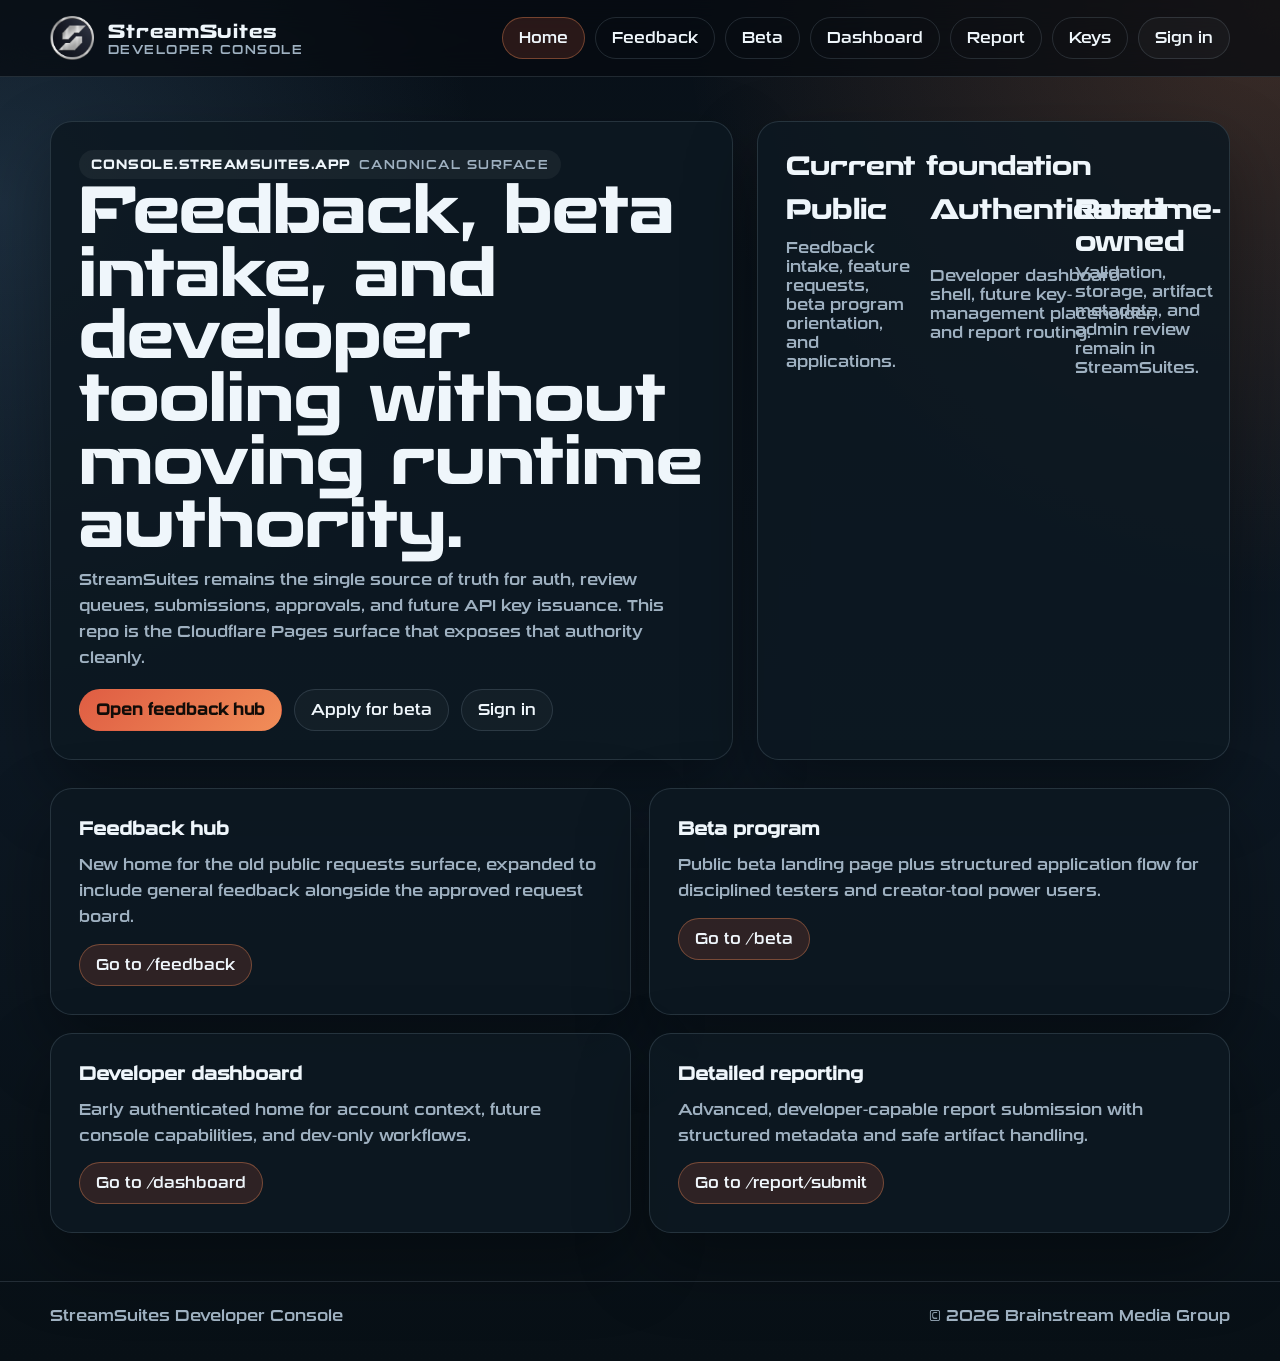
==== index.html @ 18256dcb "favic+fx" ====
<!doctype html>
<html lang="en">
<head>
  <meta charset="utf-8" />
  <meta name="viewport" content="width=device-width, initial-scale=1" />
  <title>StreamSuites Developer Console</title>
  <meta name="description" content="Public feedback, beta intake, and authenticated developer tooling for StreamSuites at console.streamsuites.app." />
  <link rel="icon" href="/assets/logos/favicondev.ico" />
  <link rel="stylesheet" href="/css/app.css" />
</head>
<body>
  <header class="topbar">
    <div class="shell topbar-inner">
      <a class="brand" href="/"><img src="/assets/logos/logocircle.png" alt="StreamSuites" /><div><span class="brand-mark">StreamSuites</span><span class="brand-sub">Developer Console</span></div></a>
      <nav class="nav-links">
        <a class="nav-link" data-nav="home" href="/">Home</a>
        <a class="nav-link" data-nav="feedback" href="/feedback/">Feedback</a>
        <a class="nav-link" data-nav="beta" href="/beta/">Beta</a>
        <a class="nav-link" data-nav="dashboard" href="/dashboard/">Dashboard</a>
        <a class="nav-link" data-nav="report" href="/report/submit/">Report</a>
        <a class="nav-link" data-nav="keys" href="/keys/">Keys</a>
        <span id="auth-slot"></span>
      </nav>
    </div>
  </header>
  <main class="shell">
    <section class="hero">
      <article class="hero-card">
        <span class="eyebrow"><strong>console.streamsuites.app</strong> canonical surface</span>
        <h1>Feedback, beta intake, and developer tooling without moving runtime authority.</h1>
        <p class="muted">StreamSuites remains the single source of truth for auth, review queues, submissions, approvals, and future API key issuance. This repo is the Cloudflare Pages surface that exposes that authority cleanly.</p>
        <div class="hero-actions">
          <a class="solid-button" href="/feedback/">Open feedback hub</a>
          <a class="ghost-button" href="/beta/apply/">Apply for beta</a>
          <a class="ghost-button" href="/login/">Sign in</a>
        </div>
      </article>
      <article class="hero-card">
        <h2>Current foundation</h2>
        <div class="summary-grid">
          <div class="kpi"><span class="kpi-value">Public</span><span class="muted">Feedback intake, feature requests, beta program orientation, and applications.</span></div>
          <div class="kpi"><span class="kpi-value">Authenticated</span><span class="muted">Developer dashboard shell, future key-management placeholder, and report routing.</span></div>
          <div class="kpi"><span class="kpi-value">Runtime-owned</span><span class="muted">Validation, storage, artifact metadata, and admin review remain in StreamSuites.</span></div>
        </div>
      </article>
    </section>
    <section class="main-stack">
      <div class="route-grid">
        <article class="route-card"><h3>Feedback hub</h3><p class="muted">New home for the old public requests surface, expanded to include general feedback alongside the approved request board.</p><a class="soft-button" href="/feedback/">Go to /feedback</a></article>
        <article class="route-card"><h3>Beta program</h3><p class="muted">Public beta landing page plus structured application flow for disciplined testers and creator-tool power users.</p><a class="soft-button" href="/beta/">Go to /beta</a></article>
        <article class="route-card"><h3>Developer dashboard</h3><p class="muted">Early authenticated home for account context, future console capabilities, and dev-only workflows.</p><a class="soft-button" href="/dashboard/">Go to /dashboard</a></article>
        <article class="route-card"><h3>Detailed reporting</h3><p class="muted">Advanced, developer-capable report submission with structured metadata and safe artifact handling.</p><a class="soft-button" href="/report/submit/">Go to /report/submit</a></article>
      </div>
    </section>
  </main>
  <footer class="footer"><div class="shell footer-inner"><span>StreamSuites Developer Console</span><span>© <span data-year></span> Brainstream Media Group</span></div></footer>
  <script type="module">
    import { initConsolePage } from "/js/auth.js";
    await initConsolePage({ navKey: "home" });
  </script>
</body>
</html>
---- css/app.css ----
:root {
  --bg: #091119;
  --panel: rgba(13, 24, 34, 0.88);
  --line: rgba(171, 196, 215, 0.16);
  --line-strong: rgba(171, 196, 215, 0.3);
  --text: #eff6fb;
  --muted: #9fb1c1;
  --accent: #df5d43;
  --accent-strong: #f18d58;
  --accent-soft: rgba(223, 93, 67, 0.16);
  --ok: #78d7a5;
  --danger: #ff8e8e;
  --radius: 22px;
  --shadow: 0 30px 70px rgba(0, 0, 0, 0.34);
  --content-width: 1180px;
}

@font-face {
  font-family: "Recharge";
  src: url("/assets/fonts/Recharge-Bold.otf") format("opentype");
  font-weight: 700;
  font-style: normal;
  font-display: swap;
}

@font-face {
  font-family: "SuiGeneris";
  src: url("/assets/fonts/SuiGeneris-Regular.otf") format("opentype");
  font-weight: 400;
  font-style: normal;
  font-display: swap;
}

@font-face {
  font-family: "SUSE Mono";
  src: url("/assets/fonts/mono/SUSEMono-Variable.ttf") format("truetype");
  font-weight: 100 800;
  font-style: normal;
  font-display: swap;
}

* { box-sizing: border-box; }
html { color-scheme: dark; }
body {
  margin: 0;
  min-height: 100vh;
  background:
    radial-gradient(circle at top right, rgba(241, 141, 88, 0.22), transparent 32%),
    radial-gradient(circle at left 15%, rgba(80, 123, 160, 0.26), transparent 28%),
    linear-gradient(180deg, #091119 0%, #0d1823 55%, #081016 100%);
  color: var(--text);
  font-family: "SuiGeneris", system-ui, sans-serif;
}
a { color: inherit; text-decoration: none; }
img { max-width: 100%; }
.shell { width: min(100% - 32px, var(--content-width)); margin: 0 auto; }
.topbar { position: sticky; top: 0; z-index: 10; backdrop-filter: blur(16px); background: rgba(6, 11, 16, 0.72); border-bottom: 1px solid var(--line); }
.topbar-inner { display: flex; align-items: center; justify-content: space-between; gap: 20px; padding: 16px 0; }
.brand { display: flex; align-items: center; gap: 14px; }
.brand img { width: 44px; height: 44px; object-fit: cover; }
.brand-mark, h1, h2 { font-family: "Recharge", sans-serif; }
.brand-mark { letter-spacing: 0.05em; font-size: 1.15rem; }
.brand-sub { display: block; color: var(--muted); font-size: 0.78rem; letter-spacing: 0.12em; text-transform: uppercase; }
.nav-links { display: flex; flex-wrap: wrap; justify-content: flex-end; gap: 10px; }
.nav-link, .ghost-button, .solid-button, .soft-button {
  display: inline-flex; align-items: center; justify-content: center; gap: 8px;
  border-radius: 999px; padding: 11px 16px; border: 1px solid var(--line); font-size: 0.95rem;
}
.nav-link.active, .soft-button, .solid-button { border-color: rgba(241, 141, 88, 0.38); background: var(--accent-soft); }
.solid-button { background: linear-gradient(135deg, var(--accent) 0%, var(--accent-strong) 100%); color: #120c08; font-weight: 700; border-color: transparent; }
.ghost-button { background: rgba(255, 255, 255, 0.03); }
.hero { display: grid; grid-template-columns: 1.3fr 0.9fr; gap: 24px; padding: 44px 0 28px; }
.hero-card, .detail-card, .form-card, .list-card, .summary-card, .route-card {
  background: var(--panel); border: 1px solid var(--line); border-radius: var(--radius); box-shadow: var(--shadow); padding: 28px;
}
.eyebrow, .status-chip {
  display: inline-flex; align-items: center; gap: 8px; border-radius: 999px; padding: 7px 12px;
  font-size: 0.78rem; letter-spacing: 0.12em; text-transform: uppercase; color: var(--muted); background: rgba(255,255,255,0.05);
}
.eyebrow strong, .status-chip strong { color: var(--text); }
h1, h2, h3 { margin: 0 0 12px; font-weight: 700; }
h1 { font-size: clamp(2.2rem, 5vw, 4.3rem); line-height: 0.98; }
h2 { font-size: clamp(1.5rem, 2vw, 2.2rem); }
p, li, label, input, textarea, select, button { font: inherit; }
p { margin: 0 0 14px; line-height: 1.62; }
.muted { color: var(--muted); }
.hero-actions, .card-actions, .split-actions { display: flex; flex-wrap: wrap; gap: 12px; margin-top: 18px; }
.grid-2, .grid-3, .summary-grid, .route-grid, .form-grid { display: grid; gap: 18px; }
.grid-2, .route-grid, .form-grid { grid-template-columns: repeat(2, minmax(0, 1fr)); }
.grid-3, .summary-grid { grid-template-columns: repeat(3, minmax(0, 1fr)); }
.main-stack { display: grid; gap: 22px; padding-bottom: 48px; }
.page-intro { padding-top: 28px; }
.page-shell { padding: 24px 0 48px; }
.kpi { display: grid; gap: 6px; }
.kpi-value { font-family: "Recharge", sans-serif; font-size: 1.7rem; }
.callout { border-left: 3px solid var(--accent); padding-left: 16px; }
.inline-account { border: 1px dashed var(--line-strong); border-radius: 18px; padding: 14px 16px; background: rgba(255,255,255,0.03); }
.field, .field-wide { display: grid; gap: 8px; }
.field-wide { grid-column: 1 / -1; }
input, textarea, select {
  width: 100%; border-radius: 16px; border: 1px solid var(--line); background: rgba(3, 8, 13, 0.72);
  color: var(--text); padding: 13px 14px;
}
textarea { min-height: 120px; resize: vertical; }
code, .mono { font-family: "SUSE Mono", monospace; }
.status-line { min-height: 24px; color: var(--muted); }
.status-line.success { color: var(--ok); }
.status-line.error { color: var(--danger); }
.request-list { display: grid; gap: 14px; }
.request-card { padding: 18px 20px; border: 1px solid var(--line); border-radius: 18px; background: rgba(255,255,255,0.03); }
.request-meta { display: flex; flex-wrap: wrap; gap: 12px; color: var(--muted); font-size: 0.88rem; }
.footer { border-top: 1px solid var(--line); padding: 24px 0 36px; color: var(--muted); }
.footer-inner { display: flex; justify-content: space-between; gap: 16px; flex-wrap: wrap; }
.login-grid { display: grid; grid-template-columns: 1fr 0.9fr; gap: 24px; }
.provider-grid { display: grid; gap: 12px; }
.provider-button { width: 100%; justify-content: flex-start; }
.provider-button img { width: 18px; height: 18px; }
.hidden { display: none !important; }
@media (max-width: 980px) {
  .hero, .login-grid, .grid-2, .grid-3, .summary-grid, .route-grid, .form-grid { grid-template-columns: 1fr; }
  .topbar-inner, .footer-inner { align-items: flex-start; }
  .nav-links { justify-content: flex-start; }
}
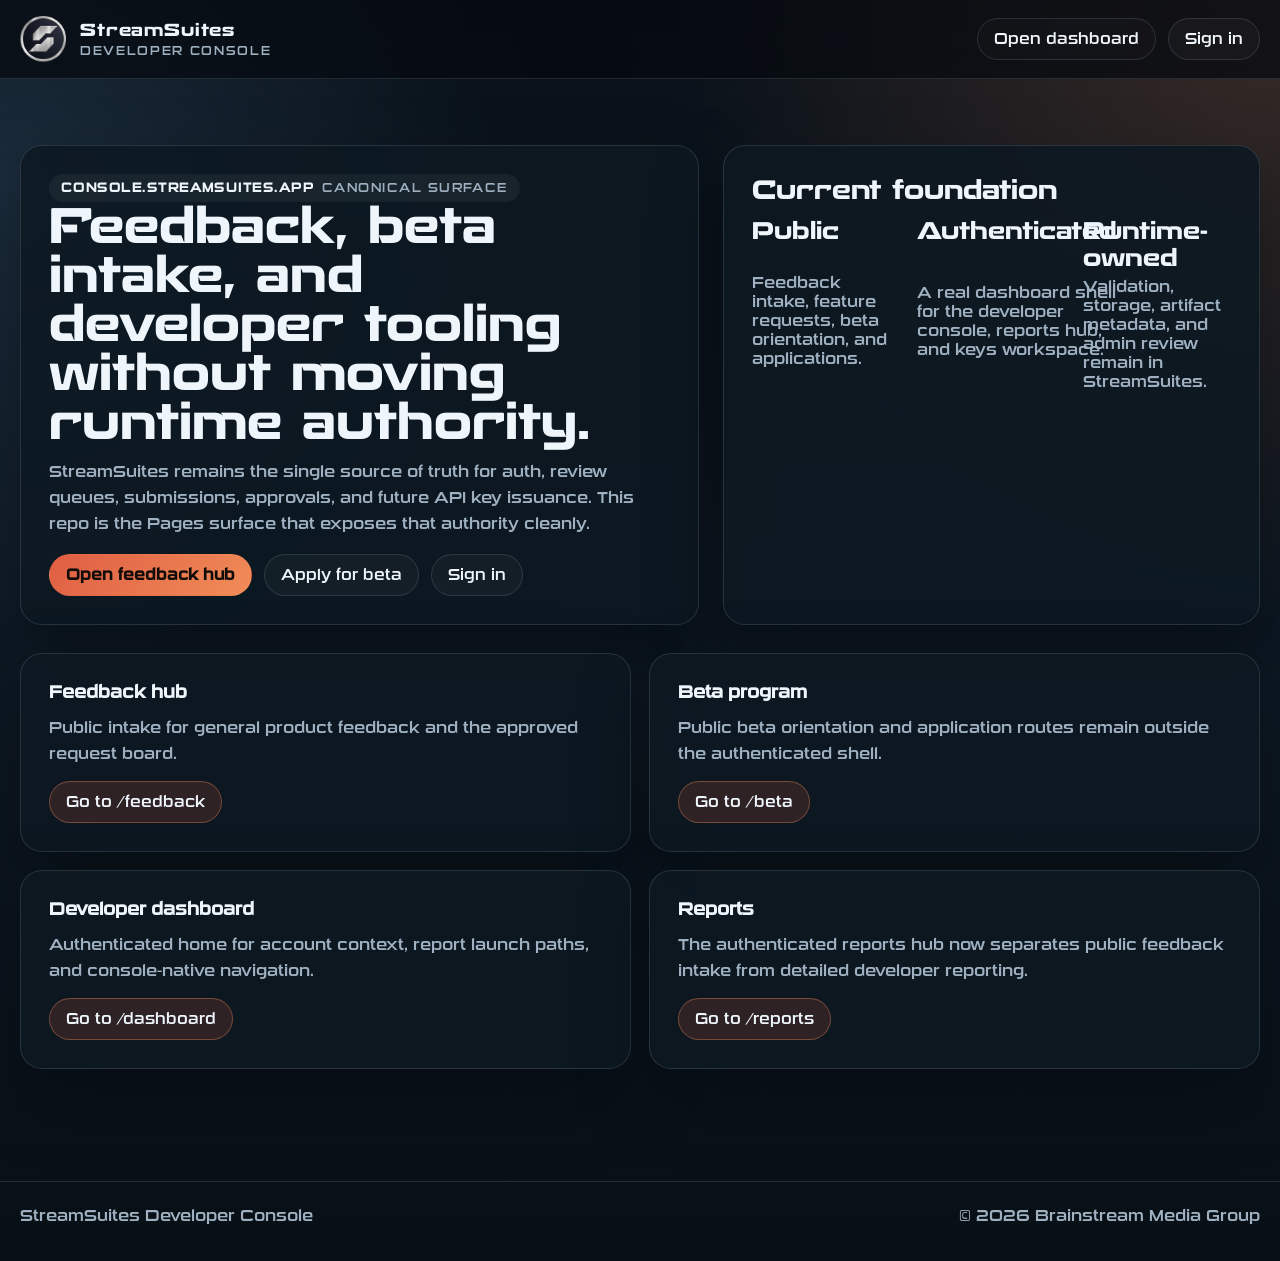
==== commit 4acc5587: "Refine developer console shell, login parity, and report route structure Restructure StreamSuites-De" ====
--- a/index.html
+++ b/index.html
@@ -5,30 +5,31 @@
   <meta name="viewport" content="width=device-width, initial-scale=1" />
   <title>StreamSuites Developer Console</title>
   <meta name="description" content="Public feedback, beta intake, and authenticated developer tooling for StreamSuites at console.streamsuites.app." />
-  <link rel="icon" href="/assets/logos/favicondev.ico" />
+  <link rel="icon" href="/assets/logos/favicon.ico" />
   <link rel="stylesheet" href="/css/app.css" />
 </head>
 <body>
   <header class="topbar">
     <div class="shell topbar-inner">
-      <a class="brand" href="/"><img src="/assets/logos/logocircle.png" alt="StreamSuites" /><div><span class="brand-mark">StreamSuites</span><span class="brand-sub">Developer Console</span></div></a>
-      <nav class="nav-links">
-        <a class="nav-link" data-nav="home" href="/">Home</a>
-        <a class="nav-link" data-nav="feedback" href="/feedback/">Feedback</a>
-        <a class="nav-link" data-nav="beta" href="/beta/">Beta</a>
-        <a class="nav-link" data-nav="dashboard" href="/dashboard/">Dashboard</a>
-        <a class="nav-link" data-nav="report" href="/report/submit/">Report</a>
-        <a class="nav-link" data-nav="keys" href="/keys/">Keys</a>
-        <span id="auth-slot"></span>
-      </nav>
+      <a class="brand" href="/">
+        <img src="/assets/logos/logocircle.png" alt="StreamSuites" />
+        <div class="brand-copy">
+          <span class="brand-mark">StreamSuites</span>
+          <span class="brand-sub">Developer Console</span>
+        </div>
+      </a>
+      <div class="standalone-actions">
+        <a class="header-link" href="/dashboard/">Open dashboard</a>
+        <span data-auth-slot></span>
+      </div>
     </div>
   </header>
-  <main class="shell">
+  <main class="shell page-shell">
     <section class="hero">
       <article class="hero-card">
         <span class="eyebrow"><strong>console.streamsuites.app</strong> canonical surface</span>
         <h1>Feedback, beta intake, and developer tooling without moving runtime authority.</h1>
-        <p class="muted">StreamSuites remains the single source of truth for auth, review queues, submissions, approvals, and future API key issuance. This repo is the Cloudflare Pages surface that exposes that authority cleanly.</p>
+        <p class="muted">StreamSuites remains the single source of truth for auth, review queues, submissions, approvals, and future API key issuance. This repo is the Pages surface that exposes that authority cleanly.</p>
         <div class="hero-actions">
           <a class="solid-button" href="/feedback/">Open feedback hub</a>
           <a class="ghost-button" href="/beta/apply/">Apply for beta</a>
@@ -38,18 +39,18 @@
       <article class="hero-card">
         <h2>Current foundation</h2>
         <div class="summary-grid">
-          <div class="kpi"><span class="kpi-value">Public</span><span class="muted">Feedback intake, feature requests, beta program orientation, and applications.</span></div>
-          <div class="kpi"><span class="kpi-value">Authenticated</span><span class="muted">Developer dashboard shell, future key-management placeholder, and report routing.</span></div>
+          <div class="kpi"><span class="kpi-value">Public</span><span class="muted">Feedback intake, feature requests, beta orientation, and applications.</span></div>
+          <div class="kpi"><span class="kpi-value">Authenticated</span><span class="muted">A real dashboard shell for the developer console, reports hub, and keys workspace.</span></div>
           <div class="kpi"><span class="kpi-value">Runtime-owned</span><span class="muted">Validation, storage, artifact metadata, and admin review remain in StreamSuites.</span></div>
         </div>
       </article>
     </section>
     <section class="main-stack">
       <div class="route-grid">
-        <article class="route-card"><h3>Feedback hub</h3><p class="muted">New home for the old public requests surface, expanded to include general feedback alongside the approved request board.</p><a class="soft-button" href="/feedback/">Go to /feedback</a></article>
-        <article class="route-card"><h3>Beta program</h3><p class="muted">Public beta landing page plus structured application flow for disciplined testers and creator-tool power users.</p><a class="soft-button" href="/beta/">Go to /beta</a></article>
-        <article class="route-card"><h3>Developer dashboard</h3><p class="muted">Early authenticated home for account context, future console capabilities, and dev-only workflows.</p><a class="soft-button" href="/dashboard/">Go to /dashboard</a></article>
-        <article class="route-card"><h3>Detailed reporting</h3><p class="muted">Advanced, developer-capable report submission with structured metadata and safe artifact handling.</p><a class="soft-button" href="/report/submit/">Go to /report/submit</a></article>
+        <article class="route-card"><h3>Feedback hub</h3><p class="muted">Public intake for general product feedback and the approved request board.</p><a class="soft-button" href="/feedback/">Go to /feedback</a></article>
+        <article class="route-card"><h3>Beta program</h3><p class="muted">Public beta orientation and application routes remain outside the authenticated shell.</p><a class="soft-button" href="/beta/">Go to /beta</a></article>
+        <article class="route-card"><h3>Developer dashboard</h3><p class="muted">Authenticated home for account context, report launch paths, and console-native navigation.</p><a class="soft-button" href="/dashboard/">Go to /dashboard</a></article>
+        <article class="route-card"><h3>Reports</h3><p class="muted">The authenticated reports hub now separates public feedback intake from detailed developer reporting.</p><a class="soft-button" href="/reports/">Go to /reports</a></article>
       </div>
     </section>
   </main>
--- a/css/app.css
+++ b/css/app.css
@@ -1,6 +1,7 @@
 :root {
   --bg: #091119;
   --panel: rgba(13, 24, 34, 0.88);
+  --panel-strong: rgba(11, 20, 29, 0.96);
   --line: rgba(171, 196, 215, 0.16);
   --line-strong: rgba(171, 196, 215, 0.3);
   --text: #eff6fb;
@@ -11,8 +12,11 @@
   --ok: #78d7a5;
   --danger: #ff8e8e;
   --radius: 22px;
+  --radius-lg: 28px;
   --shadow: 0 30px 70px rgba(0, 0, 0, 0.34);
-  --content-width: 1180px;
+  --content-width: 1360px;
+  --content-width-narrow: 1240px;
+  --sidebar-width: 276px;
 }
 
 @font-face {
@@ -45,79 +49,588 @@
   margin: 0;
   min-height: 100vh;
   background:
-    radial-gradient(circle at top right, rgba(241, 141, 88, 0.22), transparent 32%),
-    radial-gradient(circle at left 15%, rgba(80, 123, 160, 0.26), transparent 28%),
+    radial-gradient(circle at top right, rgba(241, 141, 88, 0.2), transparent 34%),
+    radial-gradient(circle at left 15%, rgba(80, 123, 160, 0.24), transparent 30%),
     linear-gradient(180deg, #091119 0%, #0d1823 55%, #081016 100%);
   color: var(--text);
   font-family: "SuiGeneris", system-ui, sans-serif;
 }
 a { color: inherit; text-decoration: none; }
 img { max-width: 100%; }
-.shell { width: min(100% - 32px, var(--content-width)); margin: 0 auto; }
-.topbar { position: sticky; top: 0; z-index: 10; backdrop-filter: blur(16px); background: rgba(6, 11, 16, 0.72); border-bottom: 1px solid var(--line); }
-.topbar-inner { display: flex; align-items: center; justify-content: space-between; gap: 20px; padding: 16px 0; }
-.brand { display: flex; align-items: center; gap: 14px; }
-.brand img { width: 44px; height: 44px; object-fit: cover; }
-.brand-mark, h1, h2 { font-family: "Recharge", sans-serif; }
-.brand-mark { letter-spacing: 0.05em; font-size: 1.15rem; }
-.brand-sub { display: block; color: var(--muted); font-size: 0.78rem; letter-spacing: 0.12em; text-transform: uppercase; }
-.nav-links { display: flex; flex-wrap: wrap; justify-content: flex-end; gap: 10px; }
-.nav-link, .ghost-button, .solid-button, .soft-button {
-  display: inline-flex; align-items: center; justify-content: center; gap: 8px;
-  border-radius: 999px; padding: 11px 16px; border: 1px solid var(--line); font-size: 0.95rem;
-}
-.nav-link.active, .soft-button, .solid-button { border-color: rgba(241, 141, 88, 0.38); background: var(--accent-soft); }
-.solid-button { background: linear-gradient(135deg, var(--accent) 0%, var(--accent-strong) 100%); color: #120c08; font-weight: 700; border-color: transparent; }
-.ghost-button { background: rgba(255, 255, 255, 0.03); }
-.hero { display: grid; grid-template-columns: 1.3fr 0.9fr; gap: 24px; padding: 44px 0 28px; }
-.hero-card, .detail-card, .form-card, .list-card, .summary-card, .route-card {
-  background: var(--panel); border: 1px solid var(--line); border-radius: var(--radius); box-shadow: var(--shadow); padding: 28px;
-}
-.eyebrow, .status-chip {
-  display: inline-flex; align-items: center; gap: 8px; border-radius: 999px; padding: 7px 12px;
-  font-size: 0.78rem; letter-spacing: 0.12em; text-transform: uppercase; color: var(--muted); background: rgba(255,255,255,0.05);
-}
-.eyebrow strong, .status-chip strong { color: var(--text); }
-h1, h2, h3 { margin: 0 0 12px; font-weight: 700; }
-h1 { font-size: clamp(2.2rem, 5vw, 4.3rem); line-height: 0.98; }
-h2 { font-size: clamp(1.5rem, 2vw, 2.2rem); }
 p, li, label, input, textarea, select, button { font: inherit; }
-p { margin: 0 0 14px; line-height: 1.62; }
+button { color: inherit; }
+ul, ol { margin: 0; padding-left: 18px; }
+li + li { margin-top: 8px; }
+code, .mono { font-family: "SUSE Mono", monospace; }
+
+.shell { width: min(100% - 40px, var(--content-width)); margin: 0 auto; }
+.shell.narrow { width: min(100% - 40px, var(--content-width-narrow)); }
+
+.brand, .shell-brand {
+  display: flex;
+  align-items: center;
+  gap: 14px;
+  min-width: 0;
+}
+.brand img, .shell-brand img {
+  width: 46px;
+  height: 46px;
+  object-fit: cover;
+  flex: 0 0 auto;
+}
+.brand-copy, .shell-brand-copy {
+  display: grid;
+  gap: 4px;
+  min-width: 0;
+}
+.brand-mark, .shell-brand-mark, h1, h2 {
+  font-family: "Recharge", sans-serif;
+}
+.brand-mark, .shell-brand-mark {
+  letter-spacing: 0.05em;
+  font-size: 1.05rem;
+}
+.brand-sub, .shell-brand-sub {
+  display: block;
+  color: var(--muted);
+  font-size: 0.74rem;
+  letter-spacing: 0.14em;
+  text-transform: uppercase;
+}
+
+.topbar,
+.shell-topbar {
+  position: sticky;
+  top: 0;
+  z-index: 20;
+  backdrop-filter: blur(16px);
+  background: rgba(6, 11, 16, 0.72);
+  border-bottom: 1px solid var(--line);
+}
+.topbar-inner,
+.shell-topbar-inner {
+  display: flex;
+  align-items: center;
+  justify-content: space-between;
+  gap: 18px;
+  padding: 16px 0;
+}
+.standalone-actions {
+  display: flex;
+  align-items: center;
+  justify-content: flex-end;
+  gap: 12px;
+  flex-wrap: wrap;
+}
+
+.nav-link,
+.ghost-button,
+.solid-button,
+.soft-button,
+.header-link,
+.user-menu-link,
+.user-menu-action {
+  display: inline-flex;
+  align-items: center;
+  justify-content: center;
+  gap: 8px;
+  border-radius: 999px;
+  padding: 11px 16px;
+  border: 1px solid var(--line);
+  font-size: 0.95rem;
+  background: rgba(255, 255, 255, 0.03);
+}
+.header-link,
+.user-menu-link,
+.user-menu-action {
+  background: rgba(255, 255, 255, 0.02);
+}
+.nav-link.active,
+.soft-button,
+.solid-button {
+  border-color: rgba(241, 141, 88, 0.38);
+  background: var(--accent-soft);
+}
+.solid-button {
+  background: linear-gradient(135deg, var(--accent) 0%, var(--accent-strong) 100%);
+  color: #120c08;
+  font-weight: 700;
+  border-color: transparent;
+}
+.ghost-button:hover,
+.soft-button:hover,
+.header-link:hover,
+.user-menu-link:hover,
+.user-menu-action:hover,
+.shell-nav-link:hover {
+  border-color: var(--line-strong);
+}
+
+.hero {
+  display: grid;
+  grid-template-columns: 1.2fr 0.95fr;
+  gap: 24px;
+  padding: 38px 0 28px;
+}
+.hero-card,
+.detail-card,
+.form-card,
+.list-card,
+.summary-card,
+.route-card,
+.shell-surface-card {
+  background: var(--panel);
+  border: 1px solid var(--line);
+  border-radius: var(--radius);
+  box-shadow: var(--shadow);
+  padding: 28px;
+}
+.eyebrow,
+.status-chip,
+.shell-kicker {
+  display: inline-flex;
+  align-items: center;
+  gap: 8px;
+  border-radius: 999px;
+  padding: 7px 12px;
+  font-size: 0.76rem;
+  letter-spacing: 0.12em;
+  text-transform: uppercase;
+  color: var(--muted);
+  background: rgba(255, 255, 255, 0.05);
+}
+.eyebrow strong,
+.status-chip strong,
+.shell-kicker strong {
+  color: var(--text);
+}
+h1, h2, h3 {
+  margin: 0 0 12px;
+  font-weight: 700;
+}
+h1 {
+  font-size: clamp(1.9rem, 3.8vw, 3rem);
+  line-height: 1.02;
+  max-width: 14ch;
+}
+h2 { font-size: clamp(1.35rem, 2vw, 1.95rem); }
+h3 { font-size: 1.08rem; }
+p {
+  margin: 0 0 14px;
+  line-height: 1.62;
+}
 .muted { color: var(--muted); }
-.hero-actions, .card-actions, .split-actions { display: flex; flex-wrap: wrap; gap: 12px; margin-top: 18px; }
-.grid-2, .grid-3, .summary-grid, .route-grid, .form-grid { display: grid; gap: 18px; }
-.grid-2, .route-grid, .form-grid { grid-template-columns: repeat(2, minmax(0, 1fr)); }
-.grid-3, .summary-grid { grid-template-columns: repeat(3, minmax(0, 1fr)); }
-.main-stack { display: grid; gap: 22px; padding-bottom: 48px; }
-.page-intro { padding-top: 28px; }
-.page-shell { padding: 24px 0 48px; }
+
+.hero-actions,
+.card-actions,
+.split-actions,
+.surface-actions {
+  display: flex;
+  flex-wrap: wrap;
+  gap: 12px;
+  margin-top: 18px;
+}
+.grid-2,
+.grid-3,
+.summary-grid,
+.route-grid,
+.form-grid,
+.surface-grid {
+  display: grid;
+  gap: 18px;
+}
+.grid-2,
+.route-grid,
+.form-grid,
+.surface-grid {
+  grid-template-columns: repeat(2, minmax(0, 1fr));
+}
+.grid-3,
+.summary-grid {
+  grid-template-columns: repeat(3, minmax(0, 1fr));
+}
+.main-stack { display: grid; gap: 22px; padding-bottom: 56px; }
+.page-intro { padding-top: 18px; }
+.page-shell { padding: 28px 0 56px; }
 .kpi { display: grid; gap: 6px; }
-.kpi-value { font-family: "Recharge", sans-serif; font-size: 1.7rem; }
+.kpi-value { font-family: "Recharge", sans-serif; font-size: 1.45rem; }
 .callout { border-left: 3px solid var(--accent); padding-left: 16px; }
-.inline-account { border: 1px dashed var(--line-strong); border-radius: 18px; padding: 14px 16px; background: rgba(255,255,255,0.03); }
-.field, .field-wide { display: grid; gap: 8px; }
+.inline-account {
+  border: 1px dashed var(--line-strong);
+  border-radius: 18px;
+  padding: 14px 16px;
+  background: rgba(255, 255, 255, 0.03);
+}
+.field,
+.field-wide {
+  display: grid;
+  gap: 8px;
+}
 .field-wide { grid-column: 1 / -1; }
-input, textarea, select {
-  width: 100%; border-radius: 16px; border: 1px solid var(--line); background: rgba(3, 8, 13, 0.72);
-  color: var(--text); padding: 13px 14px;
+input,
+textarea,
+select {
+  width: 100%;
+  border-radius: 16px;
+  border: 1px solid var(--line);
+  background: rgba(3, 8, 13, 0.72);
+  color: var(--text);
+  padding: 13px 14px;
 }
 textarea { min-height: 120px; resize: vertical; }
-code, .mono { font-family: "SUSE Mono", monospace; }
 .status-line { min-height: 24px; color: var(--muted); }
 .status-line.success { color: var(--ok); }
 .status-line.error { color: var(--danger); }
+
 .request-list { display: grid; gap: 14px; }
-.request-card { padding: 18px 20px; border: 1px solid var(--line); border-radius: 18px; background: rgba(255,255,255,0.03); }
-.request-meta { display: flex; flex-wrap: wrap; gap: 12px; color: var(--muted); font-size: 0.88rem; }
-.footer { border-top: 1px solid var(--line); padding: 24px 0 36px; color: var(--muted); }
-.footer-inner { display: flex; justify-content: space-between; gap: 16px; flex-wrap: wrap; }
-.login-grid { display: grid; grid-template-columns: 1fr 0.9fr; gap: 24px; }
+.request-card {
+  padding: 18px 20px;
+  border: 1px solid var(--line);
+  border-radius: 18px;
+  background: rgba(255, 255, 255, 0.03);
+}
+.request-meta {
+  display: flex;
+  flex-wrap: wrap;
+  gap: 12px;
+  color: var(--muted);
+  font-size: 0.88rem;
+}
+
+.footer {
+  border-top: 1px solid var(--line);
+  padding: 24px 0 36px;
+  color: var(--muted);
+}
+.footer-inner {
+  display: flex;
+  justify-content: space-between;
+  gap: 16px;
+  flex-wrap: wrap;
+}
+
+.user-widget {
+  position: relative;
+  display: flex;
+  align-items: center;
+}
+.user-trigger {
+  display: inline-flex;
+  align-items: center;
+  gap: 12px;
+  min-width: 0;
+  border-radius: 999px;
+  border: 1px solid var(--line);
+  background: rgba(255, 255, 255, 0.04);
+  color: var(--text);
+  padding: 8px 10px 8px 8px;
+  cursor: pointer;
+}
+.user-trigger.is-open { border-color: rgba(241, 141, 88, 0.34); background: rgba(255, 255, 255, 0.08); }
+.user-avatar {
+  width: 40px;
+  height: 40px;
+  border-radius: 50%;
+  border: 1px solid var(--line);
+  background:
+    radial-gradient(circle at 30% 30%, rgba(241, 141, 88, 0.22), transparent 52%),
+    rgba(255, 255, 255, 0.05);
+  display: inline-flex;
+  align-items: center;
+  justify-content: center;
+  flex: 0 0 auto;
+  overflow: hidden;
+}
+.user-avatar img {
+  width: 100%;
+  height: 100%;
+  object-fit: cover;
+}
+.user-avatar-fallback {
+  font-family: "Recharge", sans-serif;
+  font-size: 0.95rem;
+  letter-spacing: 0.08em;
+}
+.user-copy {
+  display: grid;
+  gap: 2px;
+  min-width: 0;
+  text-align: left;
+}
+.user-name {
+  font-size: 0.95rem;
+  white-space: nowrap;
+  overflow: hidden;
+  text-overflow: ellipsis;
+}
+.user-meta {
+  font-size: 0.74rem;
+  color: var(--muted);
+  letter-spacing: 0.08em;
+  text-transform: uppercase;
+}
+.user-menu {
+  position: absolute;
+  top: calc(100% + 10px);
+  right: 0;
+  width: min(320px, calc(100vw - 32px));
+  border: 1px solid var(--line);
+  border-radius: 22px;
+  background: rgba(8, 15, 22, 0.98);
+  box-shadow: var(--shadow);
+  padding: 14px;
+  display: grid;
+  gap: 10px;
+}
+.user-menu[hidden] { display: none; }
+.user-menu-header {
+  display: grid;
+  gap: 4px;
+  padding: 6px 4px 10px;
+  border-bottom: 1px solid var(--line);
+}
+.user-menu-name { font-family: "Recharge", sans-serif; font-size: 1rem; }
+.user-menu-email,
+.user-menu-role {
+  font-size: 0.84rem;
+  color: var(--muted);
+}
+.user-menu-links {
+  display: grid;
+  gap: 8px;
+}
+.user-menu-action {
+  width: 100%;
+  justify-content: flex-start;
+  cursor: pointer;
+}
+.user-menu-action.is-danger { color: #ffd2ca; }
+
+.login-grid {
+  display: grid;
+  grid-template-columns: 1.1fr 0.95fr;
+  gap: 24px;
+}
+.login-panel-title {
+  display: grid;
+  gap: 10px;
+  margin-bottom: 18px;
+}
 .provider-grid { display: grid; gap: 12px; }
-.provider-button { width: 100%; justify-content: flex-start; }
-.provider-button img { width: 18px; height: 18px; }
+.provider-button {
+  width: 100%;
+  justify-content: flex-start;
+  padding-inline: 14px;
+}
+.provider-button img {
+  width: 18px;
+  height: 18px;
+  flex: 0 0 auto;
+}
+.login-divider {
+  display: flex;
+  align-items: center;
+  gap: 12px;
+  margin: 18px 0;
+  color: var(--muted);
+  font-size: 0.84rem;
+  letter-spacing: 0.12em;
+  text-transform: uppercase;
+}
+.login-divider::before,
+.login-divider::after {
+  content: "";
+  flex: 1;
+  height: 1px;
+  background: var(--line);
+}
+
+.access-gate {
+  display: grid;
+  gap: 14px;
+  padding: 18px;
+  border-radius: 20px;
+  border: 1px solid var(--line);
+  background: rgba(255, 255, 255, 0.03);
+}
+.access-gate[hidden] { display: none; }
+.access-gate-summary {
+  display: flex;
+  align-items: flex-start;
+  justify-content: space-between;
+  gap: 12px;
+}
+.access-gate-message {
+  margin: 0;
+  color: var(--muted);
+}
+.access-gate-toggle,
+.access-gate-submit {
+  border-radius: 999px;
+  border: 1px solid var(--line);
+  background: rgba(255, 255, 255, 0.04);
+  color: var(--text);
+  padding: 10px 14px;
+  cursor: pointer;
+  white-space: nowrap;
+}
+.access-gate-form {
+  display: grid;
+  grid-template-columns: minmax(0, 1fr) auto;
+  gap: 10px;
+  align-items: end;
+}
+.access-gate-form[hidden] { display: none; }
+.access-gate-field {
+  display: grid;
+  gap: 8px;
+}
+.access-gate-feedback {
+  min-height: 22px;
+  margin: 0;
+  color: var(--muted);
+}
+.access-gate-feedback[data-tone="success"] { color: var(--ok); }
+.access-gate-feedback[data-tone="error"] { color: var(--danger); }
+
+.console-app {
+  min-height: 100vh;
+  display: grid;
+  grid-template-columns: var(--sidebar-width) minmax(0, 1fr);
+}
+.console-sidebar {
+  position: sticky;
+  top: 0;
+  align-self: start;
+  height: 100vh;
+  border-right: 1px solid var(--line);
+  background:
+    linear-gradient(180deg, rgba(255, 255, 255, 0.05), transparent 26%),
+    rgba(7, 13, 19, 0.95);
+  padding: 26px 18px 18px;
+  display: grid;
+  grid-template-rows: auto 1fr auto;
+  gap: 22px;
+}
+.console-sidebar-nav,
+.console-sidebar-footer {
+  display: grid;
+  gap: 8px;
+}
+.console-sidebar-label {
+  color: var(--muted);
+  font-size: 0.78rem;
+  letter-spacing: 0.14em;
+  text-transform: uppercase;
+  padding: 0 12px;
+}
+.shell-nav-link {
+  display: flex;
+  align-items: center;
+  gap: 10px;
+  padding: 12px 14px;
+  border-radius: 16px;
+  border: 1px solid transparent;
+  color: var(--text);
+  background: transparent;
+}
+.shell-nav-link.active {
+  border-color: rgba(241, 141, 88, 0.24);
+  background: linear-gradient(135deg, rgba(223, 93, 67, 0.16), rgba(255, 255, 255, 0.04));
+}
+.shell-nav-link.external::after {
+  content: "↗";
+  margin-left: auto;
+  color: var(--muted);
+}
+.console-main {
+  min-width: 0;
+  display: grid;
+  grid-template-rows: auto 1fr;
+}
+.console-surface {
+  padding: 28px 28px 44px;
+}
+.console-surface-inner {
+  width: min(100%, 1100px);
+}
+.shell-topbar-left,
+.shell-topbar-right {
+  display: flex;
+  align-items: center;
+  gap: 14px;
+  min-width: 0;
+}
+.shell-page-title {
+  display: grid;
+  gap: 4px;
+  min-width: 0;
+}
+.shell-page-title h1 {
+  margin: 0;
+  font-size: 1.28rem;
+  line-height: 1.05;
+  max-width: none;
+}
+.shell-page-title p {
+  margin: 0;
+  color: var(--muted);
+  font-size: 0.92rem;
+}
+.shell-panel-grid {
+  display: grid;
+  gap: 18px;
+  grid-template-columns: repeat(3, minmax(0, 1fr));
+}
+
 .hidden { display: none !important; }
-@media (max-width: 980px) {
-  .hero, .login-grid, .grid-2, .grid-3, .summary-grid, .route-grid, .form-grid { grid-template-columns: 1fr; }
-  .topbar-inner, .footer-inner { align-items: flex-start; }
-  .nav-links { justify-content: flex-start; }
-}
+
+@media (max-width: 1080px) {
+  .hero,
+  .login-grid,
+  .grid-2,
+  .grid-3,
+  .summary-grid,
+  .route-grid,
+  .form-grid,
+  .surface-grid,
+  .shell-panel-grid {
+    grid-template-columns: 1fr;
+  }
+  .console-app {
+    grid-template-columns: 1fr;
+  }
+  .console-sidebar {
+    position: relative;
+    top: auto;
+    height: auto;
+    border-right: 0;
+    border-bottom: 1px solid var(--line);
+  }
+  .console-surface {
+    padding-inline: 20px;
+  }
+}
+
+@media (max-width: 780px) {
+  .shell { width: min(100% - 24px, var(--content-width)); }
+  .topbar-inner,
+  .shell-topbar-inner,
+  .footer-inner {
+    align-items: flex-start;
+  }
+  .standalone-actions,
+  .shell-topbar-right {
+    width: 100%;
+    justify-content: flex-start;
+  }
+  .user-trigger {
+    width: 100%;
+  }
+  .access-gate-form {
+    grid-template-columns: 1fr;
+  }
+  .console-surface {
+    padding-inline: 12px;
+  }
+}
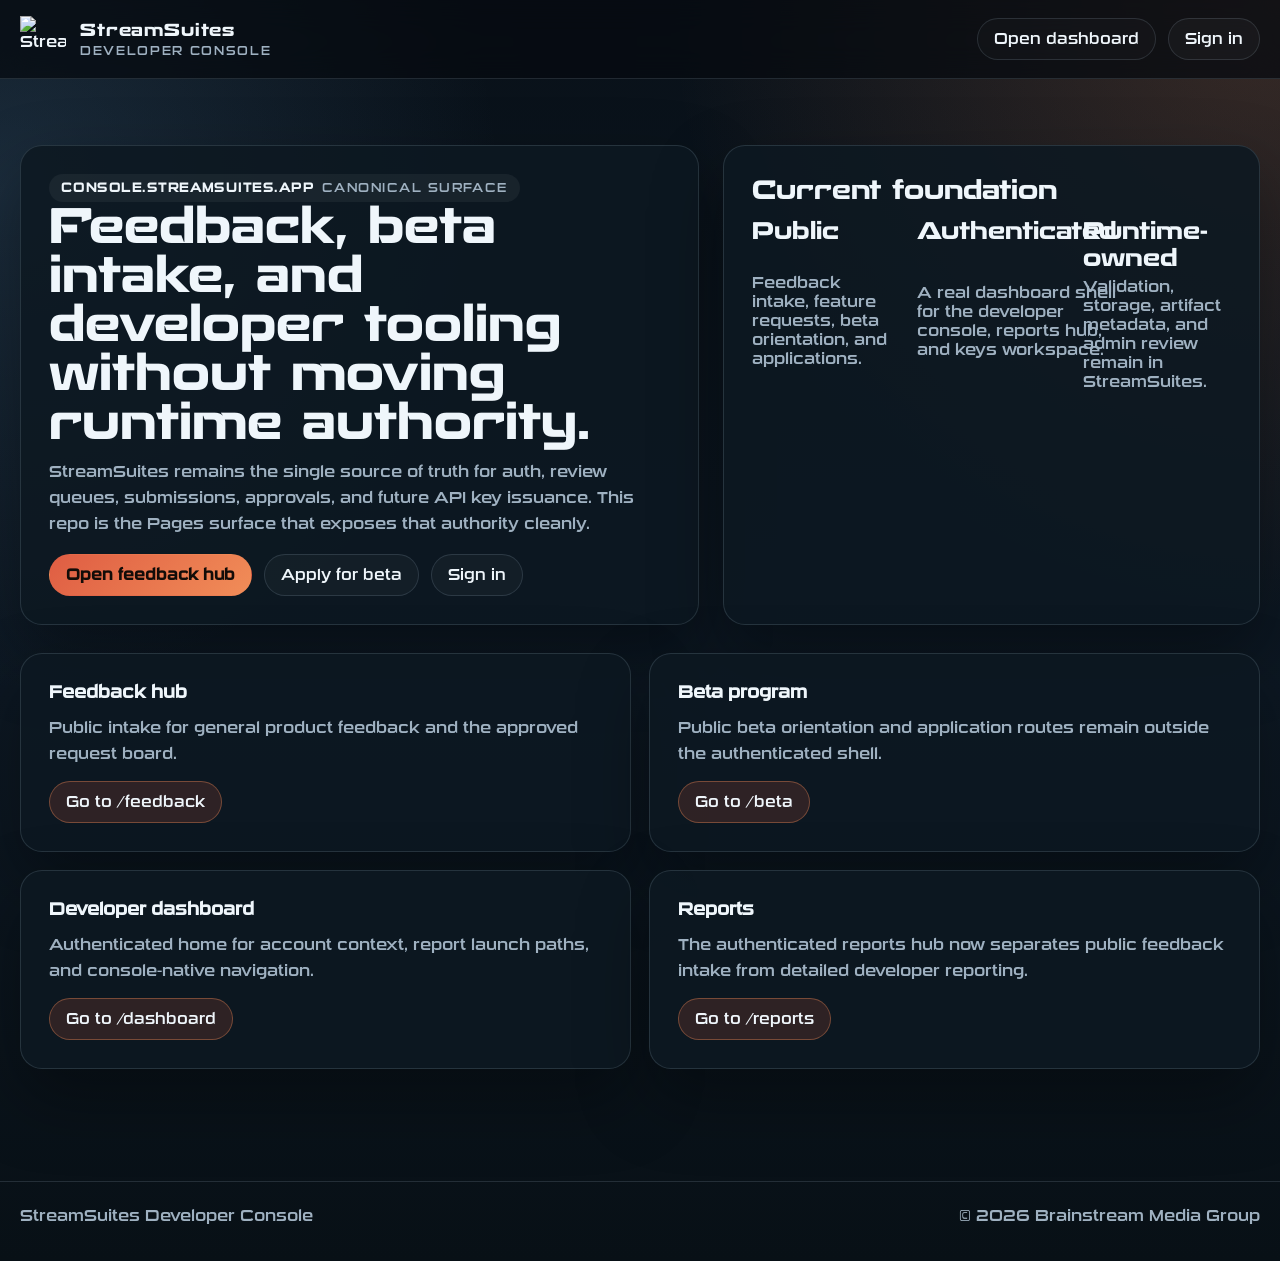
==== commit 0b684173: "icons" ====
--- a/index.html
+++ b/index.html
@@ -12,7 +12,7 @@
   <header class="topbar">
     <div class="shell topbar-inner">
       <a class="brand" href="/">
-        <img src="/assets/logos/logocircle.png" alt="StreamSuites" />
+        <img src="/assets/logos/devxbluex.png" alt="StreamSuites" />
         <div class="brand-copy">
           <span class="brand-mark">StreamSuites</span>
           <span class="brand-sub">Developer Console</span>
@@ -56,8 +56,8 @@
   </main>
   <footer class="footer"><div class="shell footer-inner"><span>StreamSuites Developer Console</span><span>© <span data-year></span> Brainstream Media Group</span></div></footer>
   <script type="module">
-    import { initConsolePage } from "/js/auth.js";
-    await initConsolePage({ navKey: "home" });
+    import { initStandalonePage } from "/js/auth.js";
+    await initStandalonePage({ navKey: "home" });
   </script>
 </body>
 </html>
--- a/css/app.css
+++ b/css/app.css
@@ -395,6 +395,30 @@
   font-size: 0.84rem;
   color: var(--muted);
 }
+.user-menu-overview {
+  display: grid;
+  gap: 8px;
+  padding: 10px;
+  border: 1px solid var(--line);
+  border-radius: 16px;
+  background: rgba(255, 255, 255, 0.025);
+}
+.user-menu-overview-row {
+  display: flex;
+  align-items: center;
+  justify-content: space-between;
+  gap: 12px;
+  font-size: 0.74rem;
+}
+.user-menu-overview-label {
+  color: var(--muted);
+  letter-spacing: 0.12em;
+  text-transform: uppercase;
+}
+.user-menu-overview-value {
+  text-align: right;
+  color: var(--text);
+}
 .user-menu-links {
   display: grid;
   gap: 8px;
@@ -421,6 +445,10 @@
   width: 100%;
   justify-content: flex-start;
   padding-inline: 14px;
+}
+.provider-button.is-disabled {
+  opacity: 0.58;
+  cursor: not-allowed;
 }
 .provider-button img {
   width: 18px;
@@ -447,13 +475,17 @@
 
 .access-gate {
   display: grid;
-  gap: 14px;
-  padding: 18px;
-  border-radius: 20px;
+  gap: 12px;
+  padding: 14px 16px;
+  border-radius: 18px;
   border: 1px solid var(--line);
-  background: rgba(255, 255, 255, 0.03);
+  background: rgba(255, 255, 255, 0.025);
 }
 .access-gate[hidden] { display: none; }
+.access-gate.is-unlocked {
+  border-color: rgba(120, 215, 165, 0.26);
+  background: rgba(120, 215, 165, 0.08);
+}
 .access-gate-summary {
   display: flex;
   align-items: flex-start;
@@ -474,6 +506,27 @@
   cursor: pointer;
   white-space: nowrap;
 }
+.access-gate-toggle {
+  width: 42px;
+  min-width: 42px;
+  height: 42px;
+  padding: 0;
+  display: inline-flex;
+  align-items: center;
+  justify-content: center;
+}
+.access-gate-toggle-icon {
+  width: 16px;
+  height: 16px;
+  display: inline-block;
+  background: currentColor;
+  mask: url("/assets/icons/ui/key.svg") center / contain no-repeat;
+  -webkit-mask: url("/assets/icons/ui/key.svg") center / contain no-repeat;
+}
+.access-gate-toggle.is-active {
+  border-color: rgba(241, 141, 88, 0.38);
+  background: var(--accent-soft);
+}
 .access-gate-form {
   display: grid;
   grid-template-columns: minmax(0, 1fr) auto;
@@ -492,6 +545,147 @@
 }
 .access-gate-feedback[data-tone="success"] { color: var(--ok); }
 .access-gate-feedback[data-tone="error"] { color: var(--danger); }
+
+.login-auth-stack {
+  display: grid;
+  gap: 16px;
+  margin-top: 20px;
+}
+
+.turnstile-panel {
+  display: grid;
+  gap: 8px;
+  padding: 12px 14px;
+  border-radius: 18px;
+  border: 1px solid rgba(255, 255, 255, 0.1);
+  background: rgba(255, 255, 255, 0.025);
+}
+.turnstile-panel[hidden] { display: none; }
+.turnstile-slot {
+  min-height: 66px;
+}
+.turnstile-status {
+  min-height: 10px;
+  margin: 0;
+  color: var(--muted);
+  font-size: 10px;
+  line-height: 1.35;
+}
+.turnstile-status[data-tone="success"] { color: var(--ok); }
+.turnstile-status[data-tone="error"] { color: var(--danger); }
+
+.surface-links {
+  font-size: 12px;
+  color: var(--muted);
+}
+
+.surface-links[open] {
+  padding-bottom: 2px;
+}
+
+.surface-links__summary {
+  list-style: none;
+  display: inline-flex;
+  align-items: center;
+  gap: 10px;
+  color: inherit;
+  cursor: pointer;
+  user-select: none;
+}
+
+.surface-links__summary::-webkit-details-marker {
+  display: none;
+}
+
+.surface-links__summary-label {
+  letter-spacing: 0.08em;
+  opacity: 0.82;
+  text-transform: uppercase;
+}
+
+.surface-links__chevron {
+  width: 12px;
+  height: 12px;
+  display: inline-block;
+  background-color: currentColor;
+  -webkit-mask-image: url("/assets/icons/ui/plus.svg");
+  mask-image: url("/assets/icons/ui/plus.svg");
+  -webkit-mask-repeat: no-repeat;
+  mask-repeat: no-repeat;
+  -webkit-mask-position: center;
+  mask-position: center;
+  -webkit-mask-size: contain;
+  mask-size: contain;
+  opacity: 0.74;
+  transition: transform 160ms ease, opacity 160ms ease;
+}
+
+.surface-links[open] .surface-links__chevron {
+  transform: rotate(45deg);
+  opacity: 1;
+}
+
+.surface-links__list {
+  display: flex;
+  flex-wrap: wrap;
+  gap: 8px;
+  margin-top: 10px;
+}
+
+.surface-links__link {
+  display: inline-flex;
+  align-items: center;
+  gap: 7px;
+  min-height: 31px;
+  padding: 0 11px;
+  border-radius: 999px;
+  border: 1px solid rgba(255, 255, 255, 0.1);
+  background: rgba(255, 255, 255, 0.035);
+  color: var(--text);
+  text-decoration: none;
+}
+
+.surface-links__link:hover,
+.surface-links__link:focus-visible {
+  border-color: rgba(241, 141, 88, 0.28);
+  background: rgba(255, 255, 255, 0.06);
+  text-decoration: none;
+  outline: none;
+}
+
+.surface-links__icon {
+  width: 13px;
+  height: 13px;
+  display: inline-block;
+  flex: 0 0 auto;
+  background-color: currentColor;
+  -webkit-mask-repeat: no-repeat;
+  mask-repeat: no-repeat;
+  -webkit-mask-position: center;
+  mask-position: center;
+  -webkit-mask-size: contain;
+  mask-size: contain;
+}
+
+.surface-links__icon--public {
+  -webkit-mask-image: url("/assets/icons/ui/ss-public.svg");
+  mask-image: url("/assets/icons/ui/ss-public.svg");
+}
+
+.surface-links__icon--creator {
+  -webkit-mask-image: url("/assets/icons/ui/ss-creator.svg");
+  mask-image: url("/assets/icons/ui/ss-creator.svg");
+}
+
+.surface-links__icon--admin {
+  -webkit-mask-image: url("/assets/icons/ui/ss-admin.svg");
+  mask-image: url("/assets/icons/ui/ss-admin.svg");
+}
+
+.surface-links__icon--developer {
+  -webkit-mask-image: url("/assets/icons/ui/ss-developer.svg");
+  mask-image: url("/assets/icons/ui/ss-developer.svg");
+}
 
 .console-app {
   min-height: 100vh;
@@ -634,3 +828,1080 @@
     padding-inline: 12px;
   }
 }
+
+.developer-shell-page {
+  background:
+    radial-gradient(circle at top right, rgba(241, 141, 88, 0.12), transparent 28%),
+    radial-gradient(circle at left 20%, rgba(94, 142, 186, 0.16), transparent 24%),
+    linear-gradient(180deg, #091119 0%, #0b141c 58%, #081016 100%);
+  --app-sidebar-width: 286px;
+  --app-sidebar-collapsed-width: 72px;
+  --bg-root: #091119;
+  --bg-panel: rgba(14, 21, 30, 0.92);
+  --bg-panel-alt: rgba(20, 29, 39, 0.94);
+  --bg-hover: rgba(255, 255, 255, 0.08);
+  --border-subtle: rgba(171, 196, 215, 0.16);
+  --border-strong: rgba(171, 196, 215, 0.3);
+  --text-primary: #eff6fb;
+  --text-secondary: #cbd9e4;
+  --text-muted: #9fb1c1;
+  --accent-shell: #69a7ff;
+  --accent-shell-strong: #d7e8ff;
+  --accent-shell-soft: rgba(105, 167, 255, 0.16);
+  --accent-shell-glow: rgba(105, 167, 255, 0.28);
+  --accent-shell-rgb: 105, 167, 255;
+  --accent-shell-strong-rgb: 215, 232, 255;
+  --accent-shell-deep-rgb: 38, 92, 168;
+}
+
+.developer-shell-page .topbar,
+.developer-shell-page .footer,
+.developer-shell-page .console-app,
+.developer-shell-page .console-sidebar,
+.developer-shell-page .console-main {
+  display: none !important;
+}
+
+.sr-only {
+  position: absolute;
+  width: 1px;
+  height: 1px;
+  padding: 0;
+  margin: -1px;
+  overflow: hidden;
+  clip: rect(0, 0, 0, 0);
+  white-space: nowrap;
+  border: 0;
+}
+
+.developer-shell-page #app {
+  display: grid;
+  grid-template-columns: var(--app-sidebar-width) minmax(0, 1fr);
+  grid-template-rows: minmax(0, 1fr) auto;
+  min-height: 100vh;
+  overflow: hidden;
+}
+
+.developer-shell-page #app-nav {
+  grid-column: 1;
+  grid-row: 1;
+  width: var(--app-sidebar-width);
+  min-width: var(--app-sidebar-width);
+  max-width: var(--app-sidebar-width);
+  height: 100%;
+  max-height: 100%;
+  min-height: 0;
+  position: relative;
+  top: auto;
+  display: flex;
+  flex-direction: column;
+  border-right: 1px solid rgba(255, 255, 255, 0.06);
+  background: rgba(14, 16, 21, 0.82);
+  backdrop-filter: blur(16px);
+  -webkit-backdrop-filter: blur(16px);
+  box-shadow: 0 12px 30px rgba(0, 0, 0, 0.32);
+  transition: width 0.18s ease, min-width 0.18s ease, max-width 0.18s ease;
+}
+
+.developer-shell-page .ss-sidebar-brand {
+  padding: 14px 14px 14px;
+  border-bottom: 1px solid var(--border-subtle);
+}
+
+.developer-shell-page .header-left,
+.developer-shell-page .header-left a {
+  display: flex;
+  align-items: center;
+  gap: 10px;
+  min-width: 0;
+}
+
+.developer-shell-page .ss-sidebar-brand .header-left img {
+  width: 44px;
+  height: 44px;
+  border-radius: 0;
+}
+
+.developer-shell-page .ss-sidebar-brand-text {
+  display: flex;
+  flex-direction: column;
+  align-items: flex-start;
+  gap: 4px;
+  min-width: 0;
+}
+
+.developer-shell-page .ss-sidebar-brand .app-title {
+  margin: 0;
+  line-height: 1;
+  font-family: "Recharge", sans-serif;
+  font-size: 20px;
+  letter-spacing: 0.5px;
+}
+
+.developer-shell-page .dashboard-badge {
+  display: inline-flex;
+  margin-top: 8px;
+  padding: 2px 6px;
+  border-radius: 4px;
+  border: 1px solid rgba(255, 255, 255, 0.15);
+  background: rgba(255, 255, 255, 0.08);
+  color: #ddd;
+  font-size: 0.55rem;
+  letter-spacing: 0.08em;
+  text-transform: uppercase;
+}
+
+.developer-shell-page #app-nav .nav-shell {
+  display: flex;
+  flex-direction: column;
+  gap: 10px;
+  width: 100%;
+  height: 100%;
+  min-height: 0;
+  padding: 12px 10px 12px 12px;
+  background:
+    linear-gradient(145deg, rgba(255, 255, 255, 0.025), rgba(255, 255, 255, 0.01)),
+    rgba(10, 12, 16, 0.62);
+  box-shadow:
+    inset 0 1px 0 rgba(255, 255, 255, 0.05),
+    0 10px 26px rgba(0, 0, 0, 0.35);
+  overflow: hidden;
+}
+
+.developer-shell-page #app-nav #app-nav-list {
+  display: flex;
+  flex-direction: column;
+  gap: 4px;
+  width: 100%;
+  flex: 1 1 auto;
+  min-height: 0;
+  margin: 0;
+  padding: 0 2px 10px 0;
+  list-style: none;
+  overflow-y: auto;
+  overflow-x: hidden;
+  scrollbar-gutter: stable;
+  scrollbar-width: none;
+}
+
+.developer-shell-page #app-nav #app-nav-list::-webkit-scrollbar {
+  width: 6px;
+}
+
+.developer-shell-page #app-nav #app-nav-list::-webkit-scrollbar-track {
+  background: transparent;
+}
+
+.developer-shell-page #app-nav #app-nav-list::-webkit-scrollbar-thumb {
+  border-radius: 999px;
+  background: rgba(255, 255, 255, 0.28);
+}
+
+.developer-shell-page #app-nav #app-nav-list::-webkit-scrollbar-thumb:hover {
+  background: rgba(255, 255, 255, 0.38);
+}
+
+.developer-shell-page #app-nav li {
+  position: relative;
+  width: 100%;
+  min-width: 0;
+  padding: 9px 12px;
+  border-radius: 8px;
+  color: var(--text-secondary);
+  font-size: 12px;
+  line-height: 1.25;
+  overflow: hidden;
+}
+
+.developer-shell-page #app-nav li[data-route] {
+  display: flex;
+  align-items: center;
+  gap: 10px;
+  cursor: pointer;
+  transition: color 0.15s ease, background 0.15s ease, border-color 0.15s ease, box-shadow 0.15s ease;
+}
+
+.developer-shell-page #app-nav li[data-route]:hover,
+.developer-shell-page #app-nav li[data-route]:focus-visible {
+  color: var(--accent-shell-strong);
+  background: rgba(255, 255, 255, 0.02);
+  outline: none;
+}
+
+.developer-shell-page #app-nav li.active {
+  color: var(--text-primary);
+  background:
+    linear-gradient(135deg, rgba(var(--accent-shell-rgb), 0.3), rgba(70, 124, 214, 0.18) 56%, rgba(255, 255, 255, 0.03));
+  box-shadow:
+    inset 0 1px 0 rgba(255, 255, 255, 0.08),
+    0 10px 20px rgba(var(--accent-shell-deep-rgb), 0.24);
+}
+
+.developer-shell-page #app-nav li.active::before {
+  content: "";
+  position: absolute;
+  left: 0;
+  top: 0;
+  bottom: 0;
+  width: 4px;
+  border-radius: 8px 0 0 8px;
+  background: linear-gradient(180deg, rgba(var(--accent-shell-strong-rgb), 0.98), rgba(var(--accent-shell-rgb), 0.92));
+  box-shadow: 0 0 14px var(--accent-shell-glow);
+}
+
+.developer-shell-page #app-nav li.nav-section {
+  cursor: default;
+  user-select: none;
+  padding: 12px 8px 6px;
+  border-radius: 0;
+  font-family: "Recharge", sans-serif;
+  font-size: 10px;
+  letter-spacing: 0.08em;
+  text-transform: uppercase;
+  color: var(--text-muted);
+}
+
+.developer-shell-page #app-nav li.nav-group-label {
+  pointer-events: none;
+  margin-top: 10px;
+  letter-spacing: 0.12em;
+}
+
+.developer-shell-page #app-nav li.nav-group-label:first-child {
+  margin-top: 0;
+}
+
+.developer-shell-page #app-nav li.nav-group-label:not(:first-child)::before {
+  content: "";
+  position: absolute;
+  left: 8px;
+  right: 8px;
+  top: 0;
+  border-top: 1px solid var(--border-subtle);
+}
+
+.developer-shell-page #app-nav li.nav-spacer {
+  flex: 1 1 auto;
+  min-height: 18px;
+  padding: 0;
+  pointer-events: none;
+}
+
+.developer-shell-page #app-nav li[data-view="dashboard"] { --nav-icon: url("/assets/icons/ui/dashboard.svg"); }
+.developer-shell-page #app-nav li[data-view="reports"] { --nav-icon: url("/assets/icons/ui/clipboard.svg"); }
+.developer-shell-page #app-nav li[data-view="keys"] { --nav-icon: url("/assets/icons/ui/key.svg"); }
+.developer-shell-page #app-nav li[data-view="beta"] { --nav-icon: url("/assets/icons/ui/appspark.svg"); }
+
+.developer-shell-page #app-nav .nav-icon {
+  width: 16px;
+  height: 16px;
+  flex: 0 0 16px;
+  background-color: currentColor;
+  -webkit-mask-image: var(--nav-icon);
+  mask-image: var(--nav-icon);
+  -webkit-mask-repeat: no-repeat;
+  mask-repeat: no-repeat;
+  -webkit-mask-position: center;
+  mask-position: center;
+  -webkit-mask-size: contain;
+  mask-size: contain;
+}
+
+.developer-shell-page #app-nav .nav-label {
+  min-width: 0;
+  overflow: hidden;
+  text-overflow: ellipsis;
+  white-space: nowrap;
+}
+
+.developer-shell-page .nav-external-indicator {
+  margin-left: auto;
+  color: var(--text-muted);
+}
+
+.developer-shell-page .ss-main {
+  grid-column: 2;
+  grid-row: 1;
+  min-width: 0;
+  min-height: 0;
+  display: flex;
+  flex-direction: column;
+  overflow: hidden;
+}
+
+.developer-shell-page #app-header {
+  position: sticky;
+  top: 0;
+  z-index: 100;
+  display: flex;
+  align-items: center;
+  justify-content: space-between;
+  gap: 12px;
+  min-height: 60px;
+  padding: 10px 20px;
+  border-bottom: 2px solid var(--border-subtle);
+  background: rgba(6, 11, 16, 0.72);
+  backdrop-filter: blur(16px);
+}
+
+.developer-shell-page .ss-topbar-left,
+.developer-shell-page .ss-topbar-right {
+  display: inline-flex;
+  align-items: center;
+  gap: 10px;
+  min-width: 0;
+}
+
+.developer-shell-page .ss-topbar-right {
+  margin-left: auto;
+}
+
+.developer-shell-page .ss-topbar-title {
+  font-family: "Recharge", sans-serif;
+  font-size: 13px;
+  letter-spacing: 0.08em;
+  text-transform: uppercase;
+  max-width: min(48vw, 520px);
+  overflow: hidden;
+  text-overflow: ellipsis;
+  white-space: nowrap;
+}
+
+.developer-shell-page .sidebar-collapse-toggle,
+.developer-shell-page .ss-topbar-icon-button {
+  appearance: none;
+  width: 40px;
+  height: 40px;
+  border-radius: 8px;
+  border: 1px solid var(--border-subtle);
+  background: var(--bg-panel-alt);
+  color: var(--text-secondary);
+  display: inline-flex;
+  align-items: center;
+  justify-content: center;
+  cursor: pointer;
+  transition: color 0.15s ease, background 0.15s ease, border-color 0.15s ease;
+}
+
+.developer-shell-page .sidebar-collapse-toggle:hover,
+.developer-shell-page .sidebar-collapse-toggle:focus-visible,
+.developer-shell-page .ss-topbar-icon-button:hover,
+.developer-shell-page .ss-topbar-icon-button:focus-visible {
+  color: var(--text-primary);
+  background: var(--bg-hover);
+  border-color: var(--border-strong);
+  outline: none;
+}
+
+.developer-shell-page .sidebar-collapse-toggle-icon,
+.developer-shell-page .ss-topbar-icon {
+  width: 20px;
+  height: 20px;
+  display: block;
+  background-color: currentColor;
+  -webkit-mask-repeat: no-repeat;
+  mask-repeat: no-repeat;
+  -webkit-mask-position: center;
+  mask-position: center;
+  -webkit-mask-size: 124%;
+  mask-size: 124%;
+}
+
+.developer-shell-page .sidebar-collapse-toggle-icon {
+  -webkit-mask-image: url("/assets/icons/ui/sidebar.svg");
+  mask-image: url("/assets/icons/ui/sidebar.svg");
+  transition: transform 0.18s ease;
+}
+
+.developer-shell-page .ss-topbar-icon-refresh {
+  -webkit-mask-image: url("/assets/icons/ui/refresh.svg");
+  mask-image: url("/assets/icons/ui/refresh.svg");
+}
+
+.developer-shell-page #app-main {
+  flex: 1 1 auto;
+  min-height: 0;
+  overflow: auto;
+}
+
+.developer-shell-page #view-container {
+  min-height: 100%;
+  padding: 20px;
+}
+
+.developer-shell-page #app-footer {
+  grid-column: 1 / -1;
+  grid-row: 2;
+  display: grid;
+  grid-template-columns: minmax(0, 1fr) auto;
+  align-items: center;
+  gap: 18px;
+  padding: 8px 12px;
+  width: 100%;
+  border-top: 1px solid var(--border-subtle);
+  font-size: 11px;
+  opacity: 0.78;
+}
+
+.developer-shell-page #app-footer a {
+  color: inherit;
+}
+
+.developer-shell-page #app-footer a:hover {
+  text-decoration: underline;
+}
+
+.developer-shell-page .footer-left,
+.developer-shell-page .footer-right {
+  display: flex;
+  align-items: center;
+  gap: 8px;
+  min-width: 0;
+  white-space: nowrap;
+}
+
+.developer-shell-page .footer-right {
+  justify-self: end;
+}
+
+.developer-shell-page .footer-sep {
+  opacity: 0.5;
+}
+
+.developer-shell-page .footer-active-pill {
+  display: inline-flex;
+  align-items: center;
+  gap: 7px;
+  padding: 2px 8px;
+  border-radius: 999px;
+  border: 1px solid rgba(126, 226, 150, 0.38);
+  background: rgba(18, 26, 34, 0.44);
+  font-size: 8px;
+  letter-spacing: 0.1em;
+  text-transform: uppercase;
+  box-shadow: inset 0 0 0 1px rgba(255, 255, 255, 0.06);
+}
+
+.developer-shell-page .footer-active-pill.active {
+  color: #c8ffe2;
+}
+
+.developer-shell-page .header-right {
+  display: flex;
+  flex-direction: column;
+  align-items: flex-end;
+  gap: 6px;
+}
+
+.developer-shell-page .header-row {
+  display: flex;
+  align-items: center;
+  gap: 12px;
+}
+
+.developer-shell-page .streamsuites-auth {
+  position: relative;
+  display: inline-flex;
+  align-items: center;
+  border-radius: 999px;
+  z-index: 20;
+}
+
+.developer-shell-page .streamsuites-auth-avatar {
+  width: 24px;
+  height: 24px;
+  border-radius: 50%;
+  background: rgba(255, 255, 255, 0.08);
+  display: inline-flex;
+  align-items: center;
+  justify-content: center;
+  overflow: hidden;
+  flex: 0 0 auto;
+}
+
+.developer-shell-page .streamsuites-auth-avatar img {
+  width: 20px;
+  height: 20px;
+  filter: brightness(0) invert(0.9);
+  display: block;
+}
+
+.developer-shell-page .streamsuites-auth-avatar img.is-avatar {
+  width: 100%;
+  height: 100%;
+  border-radius: inherit;
+  object-fit: cover;
+  filter: none;
+}
+
+.developer-shell-page .streamsuites-auth-meta {
+  display: flex;
+  flex-direction: column;
+  gap: 2px;
+  min-width: 124px;
+}
+
+.developer-shell-page .streamsuites-auth-name {
+  display: inline-flex;
+  align-items: center;
+  gap: 5px;
+  font-size: 12px;
+  font-weight: 600;
+  line-height: 1.05;
+  letter-spacing: 0.02em;
+}
+
+.developer-shell-page .streamsuites-auth-name-text,
+.developer-shell-page .streamsuites-auth-identity {
+  min-width: 0;
+  overflow: hidden;
+  text-overflow: ellipsis;
+  white-space: nowrap;
+}
+
+.developer-shell-page .streamsuites-auth-identity {
+  font-size: 10px;
+  font-weight: 350;
+  line-height: 1.05;
+  opacity: 0.75;
+}
+
+.developer-shell-page .ss-role-badges {
+  display: inline-flex;
+  align-items: center;
+  gap: 4px;
+}
+
+.developer-shell-page .streamsuites-auth-tier-badge {
+  height: 14px;
+  width: auto;
+  display: block;
+  flex: 0 0 auto;
+}
+
+.developer-shell-page .streamsuites-auth-developer-badge {
+  filter: saturate(1.06);
+}
+
+.developer-shell-page .streamsuites-auth-toggle {
+  display: inline-flex;
+  align-items: center;
+  gap: 8px;
+  min-height: 30px;
+  padding: 5px 10px 5px 8px;
+  border-radius: 999px;
+  border: 1px solid rgba(255, 255, 255, 0.12);
+  background: rgba(255, 255, 255, 0.04);
+  color: inherit;
+  cursor: pointer;
+  user-select: none;
+  overflow: visible;
+  transition: border-color 0.15s ease, background 0.15s ease;
+}
+
+.developer-shell-page .streamsuites-auth-toggle:hover,
+.developer-shell-page .streamsuites-auth-toggle:focus-visible,
+.developer-shell-page .streamsuites-auth-toggle:focus-within,
+.developer-shell-page .streamsuites-auth.is-open .streamsuites-auth-toggle {
+  border-color: var(--border-strong);
+  background: rgba(255, 255, 255, 0.08);
+  outline: none;
+}
+
+.developer-shell-page .ss-user-menu {
+  position: absolute;
+  top: calc(100% + 8px);
+  right: 0;
+  left: auto;
+  z-index: 1400;
+  width: min(280px, calc(100vw - 24px));
+  border-radius: 14px;
+  border: 1px solid var(--border-subtle);
+  background: linear-gradient(180deg, rgba(18, 22, 30, 0.96), rgba(18, 22, 30, 0.9));
+  box-shadow: 0 18px 36px rgba(0, 0, 0, 0.42);
+  backdrop-filter: blur(12px);
+  -webkit-backdrop-filter: blur(12px);
+  padding: 8px;
+  display: flex;
+  flex-direction: column;
+  gap: 2px;
+  max-height: min(70vh, 420px);
+  overflow-y: auto;
+}
+
+.developer-shell-page .ss-user-menu-overview {
+  display: grid;
+  gap: 8px;
+  margin: 2px 2px 6px;
+  padding: 10px;
+  border-radius: 10px;
+  border: 1px solid rgba(255, 255, 255, 0.08);
+  background: rgba(12, 18, 29, 0.78);
+}
+
+.developer-shell-page .ss-user-menu-overview-row {
+  display: flex;
+  align-items: center;
+  justify-content: space-between;
+  gap: 10px;
+}
+
+.developer-shell-page .ss-user-menu-overview-label {
+  font-size: 9px;
+  letter-spacing: 0.14em;
+  text-transform: uppercase;
+  color: var(--text-muted);
+}
+
+.developer-shell-page .ss-user-menu-overview-value {
+  min-width: 0;
+  text-align: right;
+  font-size: 11px;
+  color: var(--text-primary);
+}
+
+.developer-shell-page .ss-user-menu-item {
+  appearance: none;
+  width: 100%;
+  border: 1px solid transparent;
+  background: transparent;
+  color: var(--text-primary);
+  border-radius: 10px;
+  padding: 9px 10px;
+  text-align: left;
+  display: inline-flex;
+  align-items: center;
+  gap: 9px;
+  cursor: pointer;
+  font-size: 12px;
+  letter-spacing: 0.03em;
+  transition: border-color 0.15s ease, background 0.15s ease, color 0.15s ease;
+  text-decoration: none;
+}
+
+.developer-shell-page .ss-user-menu-item:hover,
+.developer-shell-page .ss-user-menu-item:focus-visible {
+  background: rgba(255, 255, 255, 0.06);
+  border-color: var(--border-subtle);
+  outline: none;
+}
+
+.developer-shell-page .ss-user-menu-item-icon {
+  width: 14px;
+  height: 14px;
+  background-color: currentColor;
+  flex: 0 0 auto;
+  opacity: 0.9;
+  -webkit-mask-repeat: no-repeat;
+  mask-repeat: no-repeat;
+  -webkit-mask-position: center;
+  mask-position: center;
+  -webkit-mask-size: contain;
+  mask-size: contain;
+}
+
+.developer-shell-page .ss-user-menu-item-icon[data-icon="dashboard"] {
+  -webkit-mask-image: url("/assets/icons/ui/dashboard.svg");
+  mask-image: url("/assets/icons/ui/dashboard.svg");
+}
+
+.developer-shell-page .ss-user-menu-item-icon[data-icon="reports"] {
+  -webkit-mask-image: url("/assets/icons/ui/clipboard.svg");
+  mask-image: url("/assets/icons/ui/clipboard.svg");
+}
+
+.developer-shell-page .ss-user-menu-item-icon[data-icon="feedback"] {
+  -webkit-mask-image: url("/assets/icons/ui/chat.svg");
+  mask-image: url("/assets/icons/ui/chat.svg");
+}
+
+.developer-shell-page .ss-user-menu-item-icon[data-icon="beta"] {
+  -webkit-mask-image: url("/assets/icons/ui/appspark.svg");
+  mask-image: url("/assets/icons/ui/appspark.svg");
+}
+
+.developer-shell-page .ss-user-menu-item-icon[data-icon="creator"] {
+  -webkit-mask-image: url("/assets/icons/ui/ss-creator.svg");
+  mask-image: url("/assets/icons/ui/ss-creator.svg");
+}
+
+.developer-shell-page .ss-user-menu-item-icon[data-icon="admin"] {
+  -webkit-mask-image: url("/assets/icons/ui/ss-admin.svg");
+  mask-image: url("/assets/icons/ui/ss-admin.svg");
+}
+
+.developer-shell-page .ss-user-menu-item-icon[data-icon="logout"] {
+  -webkit-mask-image: url("/assets/icons/ui/portal.svg");
+  mask-image: url("/assets/icons/ui/portal.svg");
+}
+
+.developer-shell-page .ss-user-menu-divider {
+  height: 1px;
+  margin: 4px;
+  background: var(--border-subtle);
+}
+
+.developer-shell-page .developer-view-stack {
+  padding-bottom: 0;
+}
+
+.developer-shell-page .developer-view-hero h2 {
+  margin-bottom: 8px;
+}
+
+.developer-shell-page #view-container .detail-card,
+.developer-shell-page #view-container .summary-card,
+.developer-shell-page #view-container .route-card {
+  border-radius: 14px;
+  padding: 20px;
+  background: rgba(14, 21, 30, 0.88);
+  border: 1px solid var(--border-subtle);
+  box-shadow: 0 20px 44px rgba(1, 6, 14, 0.32);
+}
+
+.developer-shell-page #view-container .summary-card h3,
+.developer-shell-page #view-container .route-card h3 {
+  font-size: 0.98rem;
+  margin-bottom: 8px;
+}
+
+.developer-shell-page #view-container .summary-card p,
+.developer-shell-page #view-container .route-card p,
+.developer-shell-page #view-container .detail-card p {
+  margin-bottom: 0;
+}
+
+html.ss-sidebar-collapsed .developer-shell-page #app,
+body.ss-sidebar-collapsed.developer-shell-page #app {
+  grid-template-columns: var(--app-sidebar-collapsed-width) minmax(0, 1fr);
+}
+
+html.ss-sidebar-collapsed .developer-shell-page #app-nav,
+body.ss-sidebar-collapsed.developer-shell-page #app-nav {
+  width: var(--app-sidebar-collapsed-width);
+  min-width: var(--app-sidebar-collapsed-width);
+  max-width: var(--app-sidebar-collapsed-width);
+}
+
+html.ss-sidebar-collapsed .developer-shell-page .sidebar-collapse-toggle-icon,
+body.ss-sidebar-collapsed.developer-shell-page .sidebar-collapse-toggle-icon {
+  transform: scaleX(-1);
+}
+
+html.ss-sidebar-collapsed .developer-shell-page .ss-sidebar-brand,
+body.ss-sidebar-collapsed.developer-shell-page .ss-sidebar-brand {
+  padding-inline: 8px;
+}
+
+html.ss-sidebar-collapsed .developer-shell-page .ss-sidebar-brand .header-left,
+body.ss-sidebar-collapsed.developer-shell-page .ss-sidebar-brand .header-left {
+  justify-content: center;
+}
+
+html.ss-sidebar-collapsed .developer-shell-page .ss-sidebar-brand .header-left a,
+body.ss-sidebar-collapsed.developer-shell-page .ss-sidebar-brand .header-left a {
+  width: 100%;
+  justify-content: center;
+  gap: 0;
+}
+
+html.ss-sidebar-collapsed .developer-shell-page .ss-sidebar-brand .app-title,
+html.ss-sidebar-collapsed .developer-shell-page .ss-sidebar-brand .dashboard-badge,
+body.ss-sidebar-collapsed.developer-shell-page .ss-sidebar-brand .app-title,
+body.ss-sidebar-collapsed.developer-shell-page .ss-sidebar-brand .dashboard-badge {
+  display: none;
+}
+
+html.ss-sidebar-collapsed .developer-shell-page #app-nav li[data-route],
+body.ss-sidebar-collapsed.developer-shell-page #app-nav li[data-route] {
+  justify-content: center;
+  padding-left: 8px;
+  padding-right: 8px;
+}
+
+html.ss-sidebar-collapsed .developer-shell-page #app-nav .nav-label,
+html.ss-sidebar-collapsed .developer-shell-page #app-nav .nav-external-indicator,
+body.ss-sidebar-collapsed.developer-shell-page #app-nav .nav-label,
+body.ss-sidebar-collapsed.developer-shell-page #app-nav .nav-external-indicator {
+  width: 0;
+  opacity: 0;
+  pointer-events: none;
+}
+
+html.ss-sidebar-collapsed .developer-shell-page #app-nav li.nav-section,
+body.ss-sidebar-collapsed.developer-shell-page #app-nav li.nav-section {
+  position: relative;
+  min-height: 18px;
+  padding: 8px 0;
+  color: transparent;
+}
+
+html.ss-sidebar-collapsed .developer-shell-page #app-nav li.nav-section::after,
+body.ss-sidebar-collapsed.developer-shell-page #app-nav li.nav-section::after {
+  content: "";
+  position: absolute;
+  left: 12px;
+  right: 12px;
+  top: 50%;
+  border-top: 1px solid var(--border-subtle);
+}
+
+@media (max-width: 980px) {
+  .developer-shell-page {
+    --app-sidebar-width: min(76vw, 252px);
+  }
+
+  .developer-shell-page #app-header {
+    padding: 10px 14px;
+    flex-wrap: wrap;
+  }
+
+  .developer-shell-page .ss-topbar-right {
+    width: 100%;
+    justify-content: flex-start;
+    flex-wrap: wrap;
+    margin-left: 0;
+  }
+
+  .developer-shell-page #view-container {
+    padding: 16px;
+  }
+}
+
+@media (max-width: 780px) {
+  .developer-shell-page #app {
+    grid-template-columns: 1fr;
+    grid-template-rows: auto minmax(0, 1fr) auto;
+  }
+
+  .developer-shell-page #app-nav {
+    grid-column: 1;
+    grid-row: 1;
+    width: 100%;
+    min-width: 0;
+    max-width: none;
+    height: auto;
+    border-right: 0;
+    border-bottom: 1px solid var(--border-subtle);
+  }
+
+  .developer-shell-page .ss-main {
+    grid-column: 1;
+    grid-row: 2;
+  }
+
+  .developer-shell-page #app-footer {
+    grid-column: 1;
+    grid-row: 3;
+    grid-template-columns: 1fr;
+    justify-items: flex-start;
+  }
+
+  html.ss-sidebar-collapsed .developer-shell-page #app,
+  body.ss-sidebar-collapsed.developer-shell-page #app {
+    grid-template-columns: 1fr;
+  }
+
+  html.ss-sidebar-collapsed .developer-shell-page #app-nav,
+  body.ss-sidebar-collapsed.developer-shell-page #app-nav {
+    width: 100%;
+    min-width: 0;
+    max-width: none;
+  }
+
+  html.ss-sidebar-collapsed .developer-shell-page .ss-sidebar-brand .app-title,
+  html.ss-sidebar-collapsed .developer-shell-page .ss-sidebar-brand .dashboard-badge,
+  body.ss-sidebar-collapsed.developer-shell-page .ss-sidebar-brand .app-title,
+  body.ss-sidebar-collapsed.developer-shell-page .ss-sidebar-brand .dashboard-badge,
+  html.ss-sidebar-collapsed .developer-shell-page #app-nav .nav-label,
+  html.ss-sidebar-collapsed .developer-shell-page #app-nav .nav-external-indicator,
+  body.ss-sidebar-collapsed.developer-shell-page #app-nav .nav-label,
+  body.ss-sidebar-collapsed.developer-shell-page #app-nav .nav-external-indicator {
+    display: inline-flex;
+    width: auto;
+    opacity: 1;
+    pointer-events: auto;
+  }
+
+  html.ss-sidebar-collapsed .developer-shell-page #app-nav li[data-route],
+  body.ss-sidebar-collapsed.developer-shell-page #app-nav li[data-route] {
+    justify-content: flex-start;
+    padding-left: 12px;
+    padding-right: 12px;
+  }
+
+  html.ss-sidebar-collapsed .developer-shell-page #app-nav li.nav-section,
+  body.ss-sidebar-collapsed.developer-shell-page #app-nav li.nav-section {
+    color: var(--text-muted);
+    min-height: auto;
+    padding: 12px 8px 6px;
+  }
+
+  html.ss-sidebar-collapsed .developer-shell-page #app-nav li.nav-section::after,
+  body.ss-sidebar-collapsed.developer-shell-page #app-nav li.nav-section::after {
+    display: none;
+  }
+}
+
+.report-form-stack {
+  display: grid;
+  gap: 18px;
+}
+
+.report-form-section {
+  display: grid;
+  gap: 18px;
+  padding: 20px;
+  border-radius: 18px;
+  border: 1px solid var(--line);
+  background: rgba(255, 255, 255, 0.025);
+}
+
+.report-form-section-header {
+  display: grid;
+  gap: 6px;
+}
+
+.report-form-section-header h2 {
+  margin: 0;
+  font-size: 1.18rem;
+}
+
+.report-section-kicker {
+  margin: 0;
+  color: var(--muted);
+  font-size: 0.74rem;
+  letter-spacing: 0.14em;
+  text-transform: uppercase;
+}
+
+.report-section-grid {
+  grid-template-columns: repeat(2, minmax(0, 1fr));
+}
+
+.field-heading {
+  display: flex;
+  align-items: center;
+  gap: 10px;
+  flex-wrap: wrap;
+}
+
+.field-label {
+  font-size: 0.94rem;
+  color: var(--text);
+}
+
+.field-badge {
+  display: inline-flex;
+  align-items: center;
+  justify-content: center;
+  min-height: 22px;
+  padding: 0 10px;
+  border-radius: 999px;
+  border: 1px solid var(--line);
+  font-size: 0.72rem;
+  letter-spacing: 0.12em;
+  text-transform: uppercase;
+  color: var(--muted);
+  background: rgba(255, 255, 255, 0.03);
+}
+
+.field-badge.is-required {
+  color: #f7d9c7;
+  border-color: rgba(241, 141, 88, 0.28);
+  background: rgba(223, 93, 67, 0.12);
+}
+
+.field-badge.is-optional {
+  color: #b9c7d2;
+}
+
+.field-help,
+.validation-copy {
+  margin: 0;
+  color: var(--muted);
+  font-size: 0.82rem;
+  line-height: 1.45;
+}
+
+.field-group {
+  display: grid;
+  gap: 12px;
+  margin: 0;
+  padding: 0;
+  border: 0;
+}
+
+.field-group-legend {
+  padding: 0;
+}
+
+.field-group-legend .field-heading,
+.field-group-legend .field-help {
+  display: block;
+}
+
+.checkbox-grid {
+  display: grid;
+  grid-template-columns: repeat(2, minmax(0, 1fr));
+  gap: 12px;
+}
+
+.checkbox-card {
+  display: grid;
+  grid-template-columns: auto minmax(0, 1fr);
+  gap: 12px;
+  align-items: flex-start;
+  padding: 14px;
+  border-radius: 16px;
+  border: 1px solid var(--line);
+  background: rgba(3, 8, 13, 0.45);
+  cursor: pointer;
+}
+
+.checkbox-card input {
+  width: 18px;
+  height: 18px;
+  margin: 0;
+  accent-color: var(--accent-strong);
+}
+
+.checkbox-card-copy {
+  display: grid;
+  gap: 4px;
+}
+
+.checkbox-card-title {
+  color: var(--text);
+  font-size: 0.92rem;
+}
+
+.checkbox-card-meta {
+  color: var(--muted);
+  font-size: 0.8rem;
+  line-height: 1.45;
+}
+
+.conditional-field.hidden {
+  display: none !important;
+}
+
+.validation-copy {
+  min-height: 18px;
+}
+
+.validation-copy.is-error {
+  color: var(--danger);
+}
+
+.report-submit-actions {
+  display: flex;
+  justify-content: flex-start;
+}
+
+@media (max-width: 820px) {
+  .checkbox-grid,
+  .report-section-grid {
+    grid-template-columns: 1fr;
+  }
+}
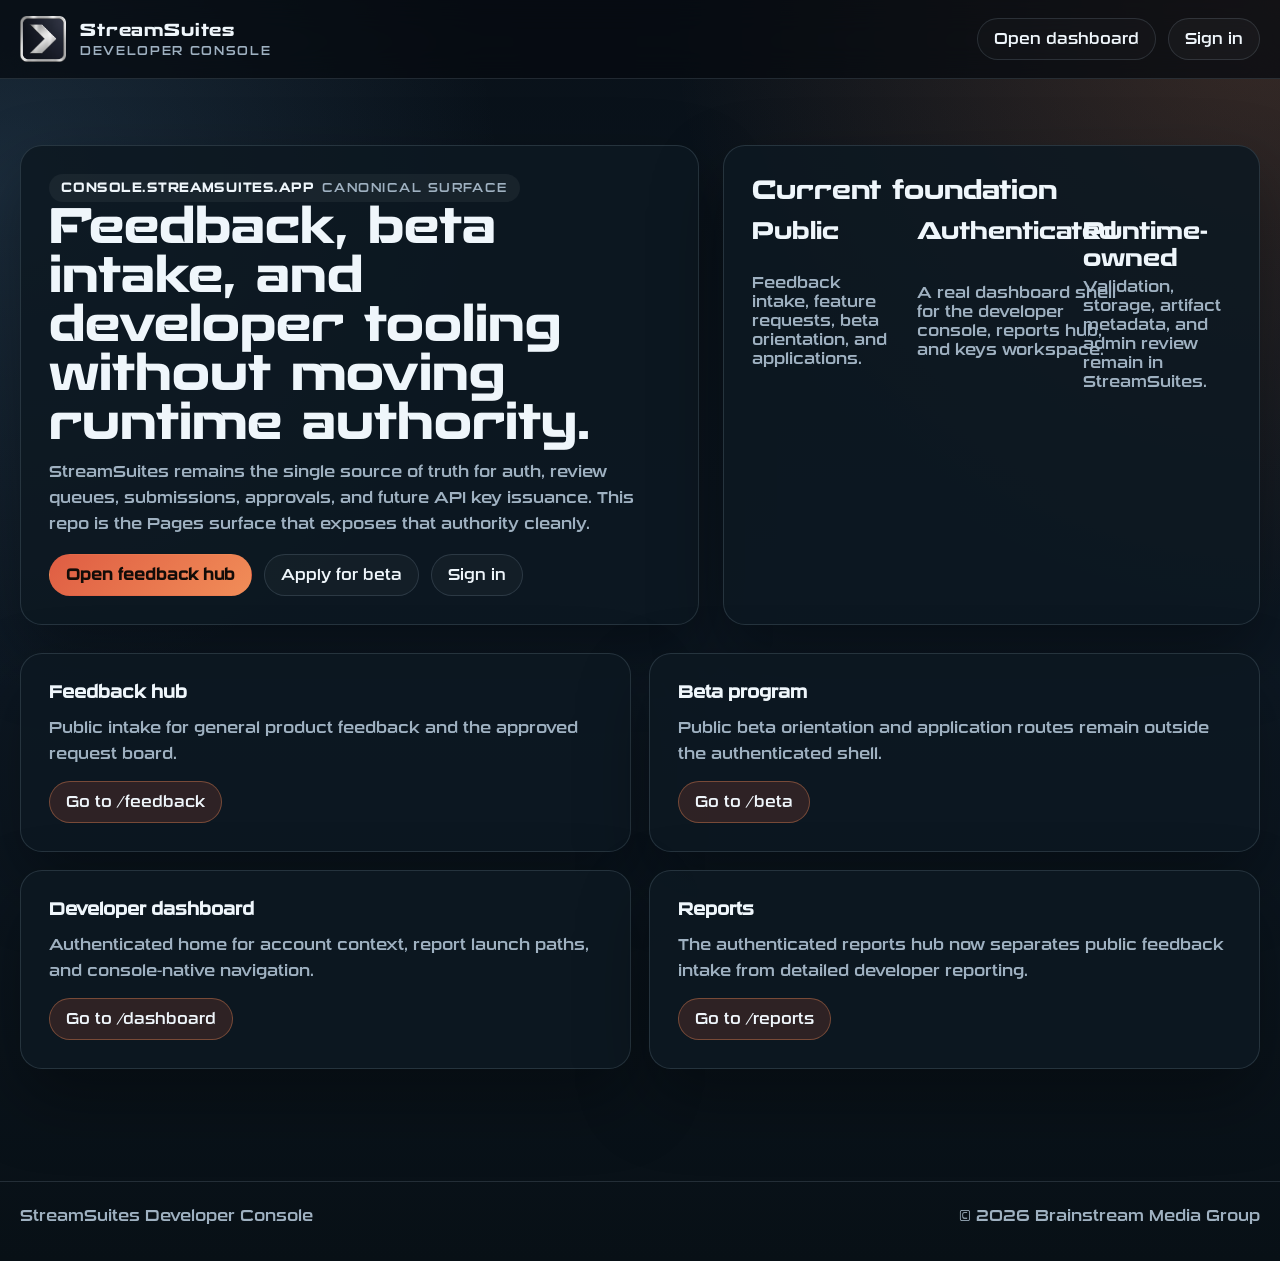
==== commit 651230fd: "logo fix" ====
--- a/index.html
+++ b/index.html
@@ -12,7 +12,7 @@
   <header class="topbar">
     <div class="shell topbar-inner">
       <a class="brand" href="/">
-        <img src="/assets/logos/devxbluex.png" alt="StreamSuites" />
+        <img src="/assets/logos/devxbluex.webp" alt="StreamSuites" />
         <div class="brand-copy">
           <span class="brand-mark">StreamSuites</span>
           <span class="brand-sub">Developer Console</span>
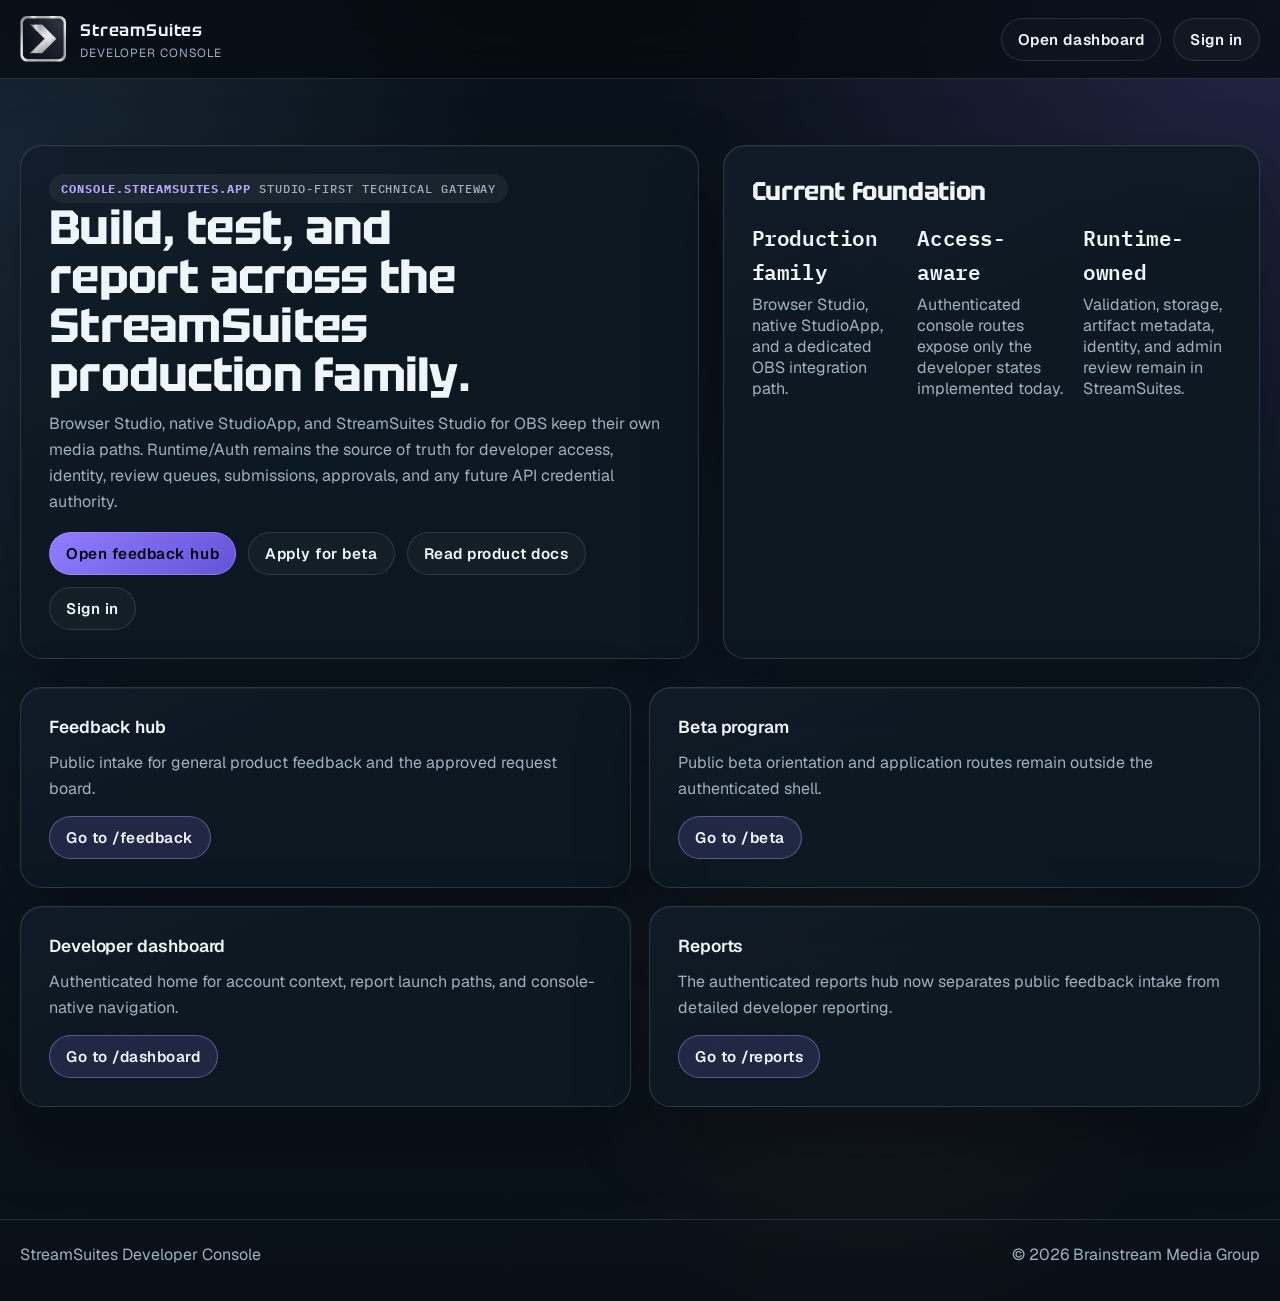
==== commit 2f52f160: "design(web): unify remaining surfaces with the Studio-first system Apply the approved StreamSuites S" ====
--- a/index.html
+++ b/index.html
@@ -4,7 +4,7 @@
   <meta charset="utf-8" />
   <meta name="viewport" content="width=device-width, initial-scale=1" />
   <title>StreamSuites Developer Console</title>
-  <meta name="description" content="Public feedback, beta intake, and authenticated developer tooling for StreamSuites at console.streamsuites.app." />
+  <meta name="description" content="Technical gateway for StreamSuites Studio products, Runtime/Auth-backed developer access, feedback, beta intake, and structured reporting." />
   <link rel="icon" href="/assets/logos/favicon.ico" />
   <link rel="stylesheet" href="/css/app.css" />
 </head>
@@ -27,21 +27,22 @@
   <main class="shell page-shell">
     <section class="hero">
       <article class="hero-card">
-        <span class="eyebrow"><strong>console.streamsuites.app</strong> canonical surface</span>
-        <h1>Feedback, beta intake, and developer tooling without moving runtime authority.</h1>
-        <p class="muted">StreamSuites remains the single source of truth for auth, review queues, submissions, approvals, and future API key issuance. This repo is the Pages surface that exposes that authority cleanly.</p>
+        <span class="eyebrow"><strong>console.streamsuites.app</strong> Studio-first technical gateway</span>
+        <h1>Build, test, and report across the StreamSuites production family.</h1>
+        <p class="muted">Browser Studio, native StudioApp, and StreamSuites Studio for OBS keep their own media paths. Runtime/Auth remains the source of truth for developer access, identity, review queues, submissions, approvals, and any future API credential authority.</p>
         <div class="hero-actions">
           <a class="solid-button" href="/feedback/">Open feedback hub</a>
           <a class="ghost-button" href="/beta/apply/">Apply for beta</a>
+          <a class="ghost-button" href="https://docs.streamsuites.app">Read product docs</a>
           <a class="ghost-button" href="/login/">Sign in</a>
         </div>
       </article>
       <article class="hero-card">
         <h2>Current foundation</h2>
         <div class="summary-grid">
-          <div class="kpi"><span class="kpi-value">Public</span><span class="muted">Feedback intake, feature requests, beta orientation, and applications.</span></div>
-          <div class="kpi"><span class="kpi-value">Authenticated</span><span class="muted">A real dashboard shell for the developer console, reports hub, and keys workspace.</span></div>
-          <div class="kpi"><span class="kpi-value">Runtime-owned</span><span class="muted">Validation, storage, artifact metadata, and admin review remain in StreamSuites.</span></div>
+          <div class="kpi"><span class="kpi-value">Production family</span><span class="muted">Browser Studio, native StudioApp, and a dedicated OBS integration path.</span></div>
+          <div class="kpi"><span class="kpi-value">Access-aware</span><span class="muted">Authenticated console routes expose only the developer states implemented today.</span></div>
+          <div class="kpi"><span class="kpi-value">Runtime-owned</span><span class="muted">Validation, storage, artifact metadata, identity, and admin review remain in StreamSuites.</span></div>
         </div>
       </article>
     </section>
--- a/css/app.css
+++ b/css/app.css
@@ -6,9 +6,12 @@
   --line-strong: rgba(171, 196, 215, 0.3);
   --text: #eff6fb;
   --muted: #9fb1c1;
-  --accent: #df5d43;
-  --accent-strong: #f18d58;
-  --accent-soft: rgba(223, 93, 67, 0.16);
+  --accent: #8f7cff;
+  --accent-strong: #b6aaff;
+  --accent-soft: rgba(143, 124, 255, 0.16);
+  --attention: #df5d43;
+  --attention-strong: #f18d58;
+  --attention-soft: rgba(223, 93, 67, 0.14);
   --ok: #78d7a5;
   --danger: #ff8e8e;
   --radius: 22px;
@@ -17,43 +20,133 @@
   --content-width: 1360px;
   --content-width-narrow: 1240px;
   --sidebar-width: 276px;
+  --font-display: "Tektur", "Geist Sans", "Segoe UI Variable", "Segoe UI", system-ui, sans-serif;
+  --font-ui: "Geist Sans", "Segoe UI Variable", "Segoe UI", system-ui, sans-serif;
+  --font-mono: "IBM Plex Mono", "Cascadia Mono", Consolas, Menlo, Monaco, monospace;
+  --weight-body: 400;
+  --weight-ui-medium: 500;
+  --weight-ui-semibold: 600;
+  --weight-ui-bold: 700;
+  --weight-display-medium: 500;
+  --weight-display-semibold: 600;
+  --weight-display-bold: 700;
+  --weight-mono-regular: 400;
+  --weight-mono-medium: 500;
+  --weight-mono-semibold: 600;
 }
 
 @font-face {
-  font-family: "Recharge";
-  src: url("/assets/fonts/Recharge-Bold.otf") format("opentype");
+  font-family: "Tektur";
+  src: url("/assets/fonts/Tektur-VariableFont_wdth,wght.ttf") format("truetype");
+  font-weight: 400 900;
+  font-stretch: 75% 100%;
+  font-style: normal;
+  font-display: swap;
+}
+
+@font-face {
+  font-family: "Geist Sans";
+  src: url("/assets/fonts/Geist-Light.ttf") format("truetype");
+  font-weight: 300;
+  font-style: normal;
+  font-display: swap;
+}
+
+@font-face {
+  font-family: "Geist Sans";
+  src: url("/assets/fonts/Geist-Regular.ttf") format("truetype");
+  font-weight: 400;
+  font-style: normal;
+  font-display: swap;
+}
+
+@font-face {
+  font-family: "Geist Sans";
+  src: url("/assets/fonts/Geist-Medium.ttf") format("truetype");
+  font-weight: 500;
+  font-style: normal;
+  font-display: swap;
+}
+
+@font-face {
+  font-family: "Geist Sans";
+  src: url("/assets/fonts/Geist-SemiBold.ttf") format("truetype");
+  font-weight: 600;
+  font-style: normal;
+  font-display: swap;
+}
+
+@font-face {
+  font-family: "Geist Sans";
+  src: url("/assets/fonts/Geist-Bold.ttf") format("truetype");
   font-weight: 700;
   font-style: normal;
   font-display: swap;
 }
 
 @font-face {
-  font-family: "SuiGeneris";
-  src: url("/assets/fonts/SuiGeneris-Regular.otf") format("opentype");
+  font-family: "Geist Sans";
+  src: url("/assets/fonts/Geist-ExtraBold.ttf") format("truetype");
+  font-weight: 800;
+  font-style: normal;
+  font-display: swap;
+}
+
+@font-face {
+  font-family: "IBM Plex Mono";
+  src: url("/assets/fonts/mono/IBMPlexMono-Light.ttf") format("truetype");
+  font-weight: 300;
+  font-style: normal;
+  font-display: swap;
+}
+
+@font-face {
+  font-family: "IBM Plex Mono";
+  src: url("/assets/fonts/mono/IBMPlexMono-Regular.ttf") format("truetype");
   font-weight: 400;
   font-style: normal;
   font-display: swap;
 }
 
 @font-face {
-  font-family: "SUSE Mono";
-  src: url("/assets/fonts/mono/SUSEMono-Variable.ttf") format("truetype");
-  font-weight: 100 800;
+  font-family: "IBM Plex Mono";
+  src: url("/assets/fonts/mono/IBMPlexMono-Medium.ttf") format("truetype");
+  font-weight: 500;
   font-style: normal;
   font-display: swap;
 }
 
+@font-face {
+  font-family: "IBM Plex Mono";
+  src: url("/assets/fonts/mono/IBMPlexMono-SemiBold.ttf") format("truetype");
+  font-weight: 600;
+  font-style: normal;
+  font-display: swap;
+}
+
+@font-face {
+  font-family: "IBM Plex Mono";
+  src: url("/assets/fonts/mono/IBMPlexMono-Bold.ttf") format("truetype");
+  font-weight: 700;
+  font-style: normal;
+  font-display: swap;
+}
+
 * { box-sizing: border-box; }
-html { color-scheme: dark; }
+html { color-scheme: dark; font-synthesis: none; }
 body {
   margin: 0;
   min-height: 100vh;
   background:
-    radial-gradient(circle at top right, rgba(241, 141, 88, 0.2), transparent 34%),
-    radial-gradient(circle at left 15%, rgba(80, 123, 160, 0.24), transparent 30%),
+    radial-gradient(circle at top right, rgba(143, 124, 255, 0.18), transparent 34%),
+    radial-gradient(circle at left 15%, rgba(80, 123, 160, 0.2), transparent 30%),
+    radial-gradient(circle at 68% 78%, rgba(241, 141, 88, 0.055), transparent 24%),
     linear-gradient(180deg, #091119 0%, #0d1823 55%, #081016 100%);
   color: var(--text);
-  font-family: "SuiGeneris", system-ui, sans-serif;
+  font-family: var(--font-ui);
+  font-weight: var(--weight-body);
+  letter-spacing: 0;
+  text-rendering: optimizeLegibility;
 }
 a { color: inherit; text-decoration: none; }
 img { max-width: 100%; }
@@ -61,7 +154,7 @@
 button { color: inherit; }
 ul, ol { margin: 0; padding-left: 18px; }
 li + li { margin-top: 8px; }
-code, .mono { font-family: "SUSE Mono", monospace; }
+code, pre, kbd, samp, .mono { font-family: var(--font-mono); font-variant-numeric: tabular-nums; }
 
 .shell { width: min(100% - 40px, var(--content-width)); margin: 0 auto; }
 .shell.narrow { width: min(100% - 40px, var(--content-width-narrow)); }
@@ -84,7 +177,9 @@
   min-width: 0;
 }
 .brand-mark, .shell-brand-mark, h1, h2 {
-  font-family: "Recharge", sans-serif;
+  font-family: var(--font-display);
+  font-weight: var(--weight-display-semibold);
+  letter-spacing: -0.015em;
 }
 .brand-mark, .shell-brand-mark {
   letter-spacing: 0.05em;
@@ -253,7 +348,7 @@
 .page-intro { padding-top: 18px; }
 .page-shell { padding: 28px 0 56px; }
 .kpi { display: grid; gap: 6px; }
-.kpi-value { font-family: "Recharge", sans-serif; font-size: 1.45rem; }
+.kpi-value { font-family: var(--font-mono); font-size: 1.3rem; font-weight: var(--weight-mono-semibold); letter-spacing: -0.02em; }
 .callout { border-left: 3px solid var(--accent); padding-left: 16px; }
 .inline-account {
   border: 1px dashed var(--line-strong);
@@ -347,7 +442,7 @@
   object-fit: cover;
 }
 .user-avatar-fallback {
-  font-family: "Recharge", sans-serif;
+  font-family: var(--font-display);
   font-size: 0.95rem;
   letter-spacing: 0.08em;
 }
@@ -389,7 +484,7 @@
   padding: 6px 4px 10px;
   border-bottom: 1px solid var(--line);
 }
-.user-menu-name { font-family: "Recharge", sans-serif; font-size: 1rem; }
+.user-menu-name { font-family: var(--font-ui); font-size: 1rem; font-weight: var(--weight-ui-semibold); }
 .user-menu-email,
 .user-menu-role {
   font-size: 0.84rem;
@@ -836,6 +931,9 @@
     linear-gradient(180deg, #091119 0%, #0b141c 58%, #081016 100%);
   --app-sidebar-width: 286px;
   --app-sidebar-collapsed-width: 72px;
+  --developer-shell-z-topbar: 200;
+  --developer-shell-z-sidebar: 260;
+  --developer-shell-z-scrim: 250;
   --bg-root: #091119;
   --bg-panel: rgba(14, 21, 30, 0.92);
   --bg-panel-alt: rgba(20, 29, 39, 0.94);
@@ -893,6 +991,7 @@
   min-height: 0;
   position: relative;
   top: auto;
+  left: 0;
   display: flex;
   flex-direction: column;
   border-right: 1px solid rgba(255, 255, 255, 0.06);
@@ -917,7 +1016,7 @@
 }
 
 .developer-shell-page .ss-sidebar-brand .header-left img {
-  width: 44px;
+  width: auto;
   height: 44px;
   border-radius: 0;
 }
@@ -926,6 +1025,7 @@
   display: flex;
   flex-direction: column;
   align-items: flex-start;
+  justify-content: center;
   gap: 4px;
   min-width: 0;
 }
@@ -933,14 +1033,15 @@
 .developer-shell-page .ss-sidebar-brand .app-title {
   margin: 0;
   line-height: 1;
-  font-family: "Recharge", sans-serif;
-  font-size: 20px;
+  font-family: var(--font-display);
+  font-size: 16px;
   letter-spacing: 0.5px;
 }
 
 .developer-shell-page .dashboard-badge {
   display: inline-flex;
-  margin-top: 8px;
+  margin: 0;
+  align-self: flex-start;
   padding: 2px 6px;
   border-radius: 4px;
   border: 1px solid rgba(255, 255, 255, 0.15);
@@ -1054,7 +1155,7 @@
   user-select: none;
   padding: 12px 8px 6px;
   border-radius: 0;
-  font-family: "Recharge", sans-serif;
+  font-family: var(--font-mono);
   font-size: 10px;
   letter-spacing: 0.08em;
   text-transform: uppercase;
@@ -1132,16 +1233,16 @@
 .developer-shell-page #app-header {
   position: sticky;
   top: 0;
-  z-index: 100;
+  z-index: var(--developer-shell-z-topbar);
   display: flex;
   align-items: center;
   justify-content: space-between;
   gap: 12px;
   min-height: 60px;
   padding: 10px 20px;
-  border-bottom: 2px solid var(--border-subtle);
-  background: rgba(6, 11, 16, 0.72);
-  backdrop-filter: blur(16px);
+  border-bottom: 1px solid var(--border-subtle);
+  background: rgba(14, 16, 21, 0.82);
+  backdrop-filter: blur(18px);
 }
 
 .developer-shell-page .ss-topbar-left,
@@ -1157,7 +1258,7 @@
 }
 
 .developer-shell-page .ss-topbar-title {
-  font-family: "Recharge", sans-serif;
+  font-family: var(--font-display);
   font-size: 13px;
   letter-spacing: 0.08em;
   text-transform: uppercase;
@@ -1226,7 +1327,7 @@
 
 .developer-shell-page #view-container {
   min-height: 100%;
-  padding: 20px;
+  padding: 18px;
 }
 
 .developer-shell-page #app-footer {
@@ -1239,8 +1340,10 @@
   padding: 8px 12px;
   width: 100%;
   border-top: 1px solid var(--border-subtle);
+  background: rgba(8, 12, 20, 0.9);
   font-size: 11px;
   opacity: 0.78;
+  overflow: visible;
 }
 
 .developer-shell-page #app-footer a {
@@ -1262,6 +1365,7 @@
 
 .developer-shell-page .footer-right {
   justify-self: end;
+  justify-content: flex-end;
 }
 
 .developer-shell-page .footer-sep {
@@ -1286,6 +1390,13 @@
   color: #c8ffe2;
 }
 
+.developer-shell-page .footer-status-slot {
+  position: relative;
+  display: inline-flex;
+  align-items: center;
+  overflow: visible;
+}
+
 .developer-shell-page .header-right {
   display: flex;
   flex-direction: column;
@@ -1353,6 +1464,7 @@
 
 .developer-shell-page .streamsuites-auth-name-text,
 .developer-shell-page .streamsuites-auth-identity {
+  display: inline-block;
   min-width: 0;
   overflow: hidden;
   text-overflow: ellipsis;
@@ -1372,11 +1484,19 @@
   gap: 4px;
 }
 
+.developer-shell-page .streamsuites-auth-tier {
+  display: none;
+}
+
 .developer-shell-page .streamsuites-auth-tier-badge {
   height: 14px;
   width: auto;
   display: block;
   flex: 0 0 auto;
+}
+
+.developer-shell-page .streamsuites-auth-admin-badge {
+  filter: saturate(1.02);
 }
 
 .developer-shell-page .streamsuites-auth-developer-badge {
@@ -1414,7 +1534,7 @@
   right: 0;
   left: auto;
   z-index: 1400;
-  width: min(280px, calc(100vw - 24px));
+  width: min(260px, calc(100vw - 24px));
   border-radius: 14px;
   border: 1px solid var(--border-subtle);
   background: linear-gradient(180deg, rgba(18, 22, 30, 0.96), rgba(18, 22, 30, 0.9));
@@ -1429,6 +1549,10 @@
   overflow-y: auto;
 }
 
+.developer-shell-page .ss-user-menu[hidden] {
+  display: none;
+}
+
 .developer-shell-page .ss-user-menu-overview {
   display: grid;
   gap: 8px;
@@ -1458,6 +1582,13 @@
   text-align: right;
   font-size: 11px;
   color: var(--text-primary);
+  overflow-wrap: anywhere;
+}
+
+.developer-shell-page .ss-user-menu-overview-value.tier-pill {
+  justify-self: end;
+  text-align: left;
+  overflow-wrap: normal;
 }
 
 .developer-shell-page .ss-user-menu-item {
@@ -1541,12 +1672,166 @@
   background: var(--border-subtle);
 }
 
+.developer-shell-page .tier-pill {
+  position: relative;
+  display: inline-flex;
+  align-items: center;
+  justify-content: center;
+  --tier-pill-pad-y: 2px;
+  --tier-pill-pad-x: 6px;
+  --tier-pill-border-size: 1.2px;
+  padding: var(--tier-pill-pad-y) var(--tier-pill-pad-x);
+  border-radius: 999px;
+  background: var(--tier-pill-bg, rgba(123, 140, 255, 0.2));
+  color: var(--tier-pill-text, #e6f0ff);
+  font-family: var(--font-ui);
+  font-weight: 500;
+  font-size: 9px;
+  letter-spacing: 0.18em;
+  text-transform: uppercase;
+  text-shadow: 0 1px 8px rgba(5, 8, 14, 0.5);
+  box-shadow:
+    inset 0 1px 0 rgba(255, 255, 255, 0.28),
+    0 0 12px var(--tier-pill-glow, rgba(5, 10, 24, 0.35));
+  backdrop-filter: blur(12px);
+  overflow: hidden;
+  isolation: isolate;
+  border: var(--tier-pill-border-size) solid
+    var(--tier-pill-border, rgba(140, 170, 255, 0.45));
+}
+
+.developer-shell-page .tier-pill::before,
+.developer-shell-page .tier-pill::after {
+  content: "";
+  position: absolute;
+  pointer-events: none;
+  border-radius: inherit;
+}
+
+.developer-shell-page .tier-pill::before {
+  top: 50%;
+  left: 50%;
+  width: 140%;
+  height: 140%;
+  transform: translate(-50%, -50%);
+  background: radial-gradient(
+    circle,
+    var(--tier-pill-glow, rgba(5, 10, 24, 0.35)) 0%,
+    rgba(5, 10, 24, 0) 62%
+  );
+  filter: blur(12px);
+  opacity: 0.9;
+  z-index: 0;
+}
+
+.developer-shell-page .tier-pill-content {
+  position: relative;
+  display: inline-flex;
+  align-items: center;
+  gap: 6px;
+  z-index: 2;
+}
+
+.developer-shell-page .tier-pill-icon {
+  height: 13px;
+  width: auto;
+  display: block;
+  opacity: 0.85;
+}
+
+.developer-shell-page .tier-pill-text {
+  display: inline-block;
+}
+
+.developer-shell-page .tier-pill::after {
+  inset: 0;
+  background: linear-gradient(
+    120deg,
+    rgba(255, 255, 255, 0) 0%,
+    rgba(255, 255, 255, 0.26) 45%,
+    rgba(255, 255, 255, 0.3) 50%,
+    rgba(255, 255, 255, 0) 62%
+  );
+  opacity: 0;
+  transform: translateX(-140%);
+  filter: blur(0.6px);
+  z-index: 3;
+}
+
+.developer-shell-page .tier-pill[data-tier="CORE"] {
+  --tier-pill-bg: linear-gradient(135deg, rgba(92, 176, 188, 0.24), rgba(62, 130, 150, 0.14));
+  --tier-pill-glow: rgba(72, 160, 170, 0.22);
+  --tier-pill-text: #d7f3f4;
+  --tier-pill-border: rgba(101, 194, 207, 0.6);
+}
+
+.developer-shell-page .tier-pill[data-tier="GOLD"] {
+  --tier-pill-bg: linear-gradient(135deg, rgba(255, 198, 84, 0.42), rgba(255, 232, 164, 0.12));
+  --tier-pill-glow: rgba(255, 195, 92, 0.4);
+  --tier-pill-text: #fff3c9;
+  --tier-pill-border: rgba(255, 210, 110, 0.65);
+}
+
+.developer-shell-page .tier-pill[data-tier="PRO"] {
+  --tier-pill-bg: linear-gradient(
+    130deg,
+    rgba(255, 88, 204, 0.45),
+    rgba(132, 102, 255, 0.24) 55%,
+    rgba(80, 160, 255, 0.24)
+  );
+  --tier-pill-glow: rgba(170, 90, 255, 0.45);
+  --tier-pill-text: #ffe1ff;
+  --tier-pill-border: rgba(255, 110, 214, 0.65);
+}
+
+.developer-shell-page .tier-pill[data-tier="DEVELOPER"] {
+  --tier-pill-bg: linear-gradient(135deg, rgba(103, 193, 36, 0.38), rgba(189, 233, 102, 0.14));
+  --tier-pill-glow: rgba(143, 217, 72, 0.34);
+  --tier-pill-text: #f3ffd5;
+  --tier-pill-border: rgba(171, 226, 88, 0.62);
+}
+
+.developer-shell-page .tier-pill:hover::after {
+  opacity: 0.32;
+  animation: tier-glass-sheen 3.2s cubic-bezier(0.2, 0.8, 0.3, 1) infinite;
+}
+
+@keyframes tier-glass-sheen {
+  0% {
+    transform: translateX(-140%);
+  }
+  100% {
+    transform: translateX(140%);
+  }
+}
+
+@media (prefers-reduced-motion: reduce) {
+  .developer-shell-page .tier-pill::after {
+    animation: none !important;
+  }
+
+  .developer-shell-page .tier-pill:hover::after {
+    animation: none !important;
+    transform: translateX(0);
+  }
+}
+
 .developer-shell-page .developer-view-stack {
   padding-bottom: 0;
 }
 
+.developer-shell-page .developer-view-hero {
+  padding: 18px 20px;
+}
+
 .developer-shell-page .developer-view-hero h2 {
-  margin-bottom: 8px;
+  margin-bottom: 4px;
+  font-size: 16px;
+  line-height: 1.2;
+}
+
+.developer-shell-page .developer-view-hero .muted {
+  margin-bottom: 6px;
 }
 
 .developer-shell-page #view-container .detail-card,
@@ -1571,6 +1856,81 @@
   margin-bottom: 0;
 }
 
+.developer-shell-page .ss-global-loader {
+  position: relative;
+  height: 0;
+  z-index: 95;
+  pointer-events: none;
+}
+
+.developer-shell-page .ss-global-loader-track {
+  position: absolute;
+  top: 0;
+  left: 0;
+  right: 0;
+  height: 3px;
+  overflow: hidden;
+  opacity: 0;
+  background: rgba(105, 167, 255, 0.14);
+  transition: opacity 0.16s ease;
+}
+
+.developer-shell-page .ss-global-loader-bar {
+  position: absolute;
+  top: 0;
+  left: -34%;
+  width: 34%;
+  height: 100%;
+  opacity: 0;
+  background: linear-gradient(
+    90deg,
+    rgba(105, 167, 255, 0),
+    rgba(105, 167, 255, 0.9) 24%,
+    rgba(170, 214, 255, 0.86) 42%,
+    rgba(241, 141, 88, 0.82) 68%,
+    rgba(105, 167, 255, 0)
+  );
+  box-shadow:
+    0 0 8px rgba(105, 167, 255, 0.36),
+    0 0 16px rgba(241, 141, 88, 0.22);
+  animation: ss-global-loader-indeterminate 1.05s linear infinite;
+}
+
+.developer-shell-page .ss-global-loader.is-active .ss-global-loader-track {
+  opacity: 1;
+}
+
+.developer-shell-page .ss-global-loader.is-active .ss-global-loader-bar {
+  opacity: 1;
+}
+
+.developer-shell-page .ss-global-loader-text {
+  position: absolute;
+  top: 8px;
+  right: 20px;
+  font-size: 10px;
+  letter-spacing: 0.08em;
+  text-transform: uppercase;
+  color: #b8d7ff;
+  opacity: 0;
+  transform: translateY(-3px);
+  transition: opacity 0.18s ease, transform 0.18s ease;
+}
+
+.developer-shell-page .ss-global-loader.is-stuck .ss-global-loader-text {
+  opacity: 0.82;
+  transform: translateY(0);
+}
+
+@keyframes ss-global-loader-indeterminate {
+  0% {
+    left: -34%;
+  }
+  100% {
+    left: 100%;
+  }
+}
+
 html.ss-sidebar-collapsed .developer-shell-page #app,
 body.ss-sidebar-collapsed.developer-shell-page #app {
   grid-template-columns: var(--app-sidebar-collapsed-width) minmax(0, 1fr);
@@ -1646,67 +2006,88 @@
   border-top: 1px solid var(--border-subtle);
 }
 
+@media (max-width: 1200px) {
+  .developer-shell-page {
+    --app-sidebar-width: 252px;
+  }
+}
+
+.developer-sidebar-scrim {
+  position: fixed;
+  inset: 0;
+  border: 0;
+  background: rgba(3, 5, 9, 0.6);
+  backdrop-filter: blur(2px);
+  z-index: var(--developer-shell-z-scrim);
+  cursor: pointer;
+}
+
 @media (max-width: 980px) {
   .developer-shell-page {
-    --app-sidebar-width: min(76vw, 252px);
+    --app-sidebar-width: min(74vw, 276px);
+    --app-sidebar-collapsed-width: 64px;
+  }
+
+  .developer-shell-page #app {
+    grid-template-columns: minmax(0, 1fr);
+    grid-template-rows: minmax(0, 1fr) auto;
+  }
+
+  .developer-shell-page #app-nav {
+    position: fixed;
+    top: 0;
+    left: 0;
+    width: var(--app-sidebar-width);
+    min-width: var(--app-sidebar-width);
+    max-width: var(--app-sidebar-width);
+    height: 100vh;
+    z-index: var(--developer-shell-z-sidebar);
+    transform: translateX(-104%);
+    transition: transform 0.2s ease;
+    box-shadow: 0 20px 50px rgba(0, 0, 0, 0.45);
+  }
+
+  html.ss-sidebar-mobile-open .developer-shell-page #app-nav,
+  body.ss-sidebar-mobile-open.developer-shell-page #app-nav {
+    transform: translateX(0);
+  }
+
+  html.ss-sidebar-mobile-open,
+  body.ss-sidebar-mobile-open.developer-shell-page {
+    overflow: hidden;
+  }
+
+  .developer-shell-page .ss-main {
+    grid-column: 1;
+    grid-row: 1;
   }
 
   .developer-shell-page #app-header {
-    padding: 10px 14px;
-    flex-wrap: wrap;
+    min-height: 56px;
+    padding: 8px 14px;
+    gap: 10px;
+    flex-wrap: nowrap;
+  }
+
+  .developer-shell-page .ss-topbar-left {
+    flex: 1 1 auto;
+    min-width: 0;
   }
 
   .developer-shell-page .ss-topbar-right {
-    width: 100%;
-    justify-content: flex-start;
-    flex-wrap: wrap;
-    margin-left: 0;
+    width: auto;
+    max-width: min(70vw, 360px);
+    justify-content: flex-end;
+    flex-wrap: nowrap;
   }
 
   .developer-shell-page #view-container {
     padding: 16px;
   }
-}
-
-@media (max-width: 780px) {
-  .developer-shell-page #app {
-    grid-template-columns: 1fr;
-    grid-template-rows: auto minmax(0, 1fr) auto;
-  }
-
-  .developer-shell-page #app-nav {
-    grid-column: 1;
-    grid-row: 1;
-    width: 100%;
-    min-width: 0;
-    max-width: none;
-    height: auto;
-    border-right: 0;
-    border-bottom: 1px solid var(--border-subtle);
-  }
-
-  .developer-shell-page .ss-main {
-    grid-column: 1;
-    grid-row: 2;
-  }
 
   .developer-shell-page #app-footer {
-    grid-column: 1;
-    grid-row: 3;
     grid-template-columns: 1fr;
     justify-items: flex-start;
-  }
-
-  html.ss-sidebar-collapsed .developer-shell-page #app,
-  body.ss-sidebar-collapsed.developer-shell-page #app {
-    grid-template-columns: 1fr;
-  }
-
-  html.ss-sidebar-collapsed .developer-shell-page #app-nav,
-  body.ss-sidebar-collapsed.developer-shell-page #app-nav {
-    width: 100%;
-    min-width: 0;
-    max-width: none;
   }
 
   html.ss-sidebar-collapsed .developer-shell-page .ss-sidebar-brand .app-title,
@@ -1743,6 +2124,24 @@
   }
 }
 
+@media (max-width: 720px) {
+  .developer-shell-page #app-header {
+    padding: 8px 12px;
+  }
+
+  .developer-shell-page .ss-topbar-title {
+    max-width: 38vw;
+  }
+
+  .developer-shell-page .streamsuites-auth-meta {
+    min-width: 0;
+  }
+
+  .developer-shell-page .streamsuites-auth-identity {
+    display: none;
+  }
+}
+
 .report-form-stack {
   display: grid;
   gap: 18px;
@@ -1905,3 +2304,174 @@
     grid-template-columns: 1fr;
   }
 }
+
+/* Studio-first technical console finish. */
+.eyebrow,
+.status-chip,
+.shell-kicker,
+.request-meta,
+.dashboard-badge,
+.nav-group-label,
+.field-badge,
+.status-line,
+.footer-version,
+.ss-status-label,
+.artifact-meta,
+.report-meta {
+  font-family: var(--font-mono);
+  font-weight: var(--weight-mono-medium);
+  font-variant-numeric: tabular-nums;
+  letter-spacing: 0.07em;
+}
+
+.eyebrow,
+.status-chip,
+.shell-kicker,
+.dashboard-badge,
+.nav-group-label,
+.field-badge,
+.ss-status-label {
+  text-transform: uppercase;
+}
+
+.brand-sub,
+.shell-brand-sub,
+.eyebrow,
+.status-chip,
+.shell-kicker {
+  letter-spacing: 0.075em;
+}
+
+h3,
+h4,
+h5,
+h6,
+button,
+input,
+select,
+textarea,
+label,
+legend,
+.nav-link,
+.header-link,
+.ghost-button,
+.solid-button,
+.soft-button,
+.user-menu-link,
+.user-menu-action {
+  font-family: var(--font-ui);
+}
+
+h3,
+h4,
+h5,
+h6 {
+  font-weight: var(--weight-ui-semibold);
+  letter-spacing: -0.005em;
+}
+
+.nav-link,
+.header-link,
+.ghost-button,
+.solid-button,
+.soft-button,
+.user-menu-link,
+.user-menu-action,
+button {
+  font-weight: var(--weight-ui-semibold);
+  letter-spacing: 0.035em;
+}
+
+.nav-link.active,
+.soft-button,
+.solid-button {
+  border-color: rgba(182, 170, 255, 0.38);
+}
+
+.solid-button {
+  background: linear-gradient(135deg, var(--accent) 0%, #6654d8 100%);
+  color: #090714;
+}
+
+.hero-card,
+.detail-card,
+.form-card,
+.list-card,
+.summary-card,
+.route-card,
+.shell-surface-card {
+  border-color: rgba(184, 197, 221, 0.18);
+  background:
+    linear-gradient(155deg, rgba(143, 124, 255, 0.035), transparent 42%),
+    var(--panel);
+  box-shadow: var(--shadow), inset 0 1px 0 rgba(255, 255, 255, 0.045);
+  transition: border-color 160ms ease, box-shadow 160ms ease, transform 160ms ease;
+}
+
+.route-card:hover,
+.summary-card:hover,
+.request-card:hover {
+  border-color: rgba(182, 170, 255, 0.3);
+  box-shadow: 0 24px 54px rgba(0, 0, 0, 0.38), inset 0 1px 0 rgba(255, 255, 255, 0.055);
+}
+
+.eyebrow strong,
+.status-chip strong,
+.shell-kicker strong {
+  color: var(--accent-strong);
+}
+
+.callout,
+.field-help.is-attention,
+.status-line.warning {
+  border-color: var(--attention);
+  color: var(--attention-strong);
+}
+
+table {
+  border-collapse: separate;
+  border-spacing: 0;
+  font-variant-numeric: tabular-nums;
+}
+
+thead th {
+  color: var(--muted);
+  font-family: var(--font-mono);
+  font-size: 0.72rem;
+  font-weight: var(--weight-mono-semibold);
+  letter-spacing: 0.065em;
+  text-transform: uppercase;
+}
+
+tbody tr {
+  transition: background-color 120ms ease;
+}
+
+tbody tr:hover {
+  background: rgba(143, 124, 255, 0.045);
+}
+
+:is(input, select, textarea) {
+  font-family: var(--font-ui);
+  font-weight: var(--weight-body);
+  letter-spacing: 0;
+}
+
+:is(a, button, input, select, textarea, [tabindex]):focus-visible {
+  outline: 2px solid var(--accent-strong);
+  outline-offset: 3px;
+}
+
+@media (prefers-reduced-motion: reduce) {
+  html {
+    scroll-behavior: auto;
+  }
+
+  *,
+  *::before,
+  *::after {
+    animation-duration: 0.01ms !important;
+    animation-iteration-count: 1 !important;
+    transition-duration: 0.01ms !important;
+  }
+}
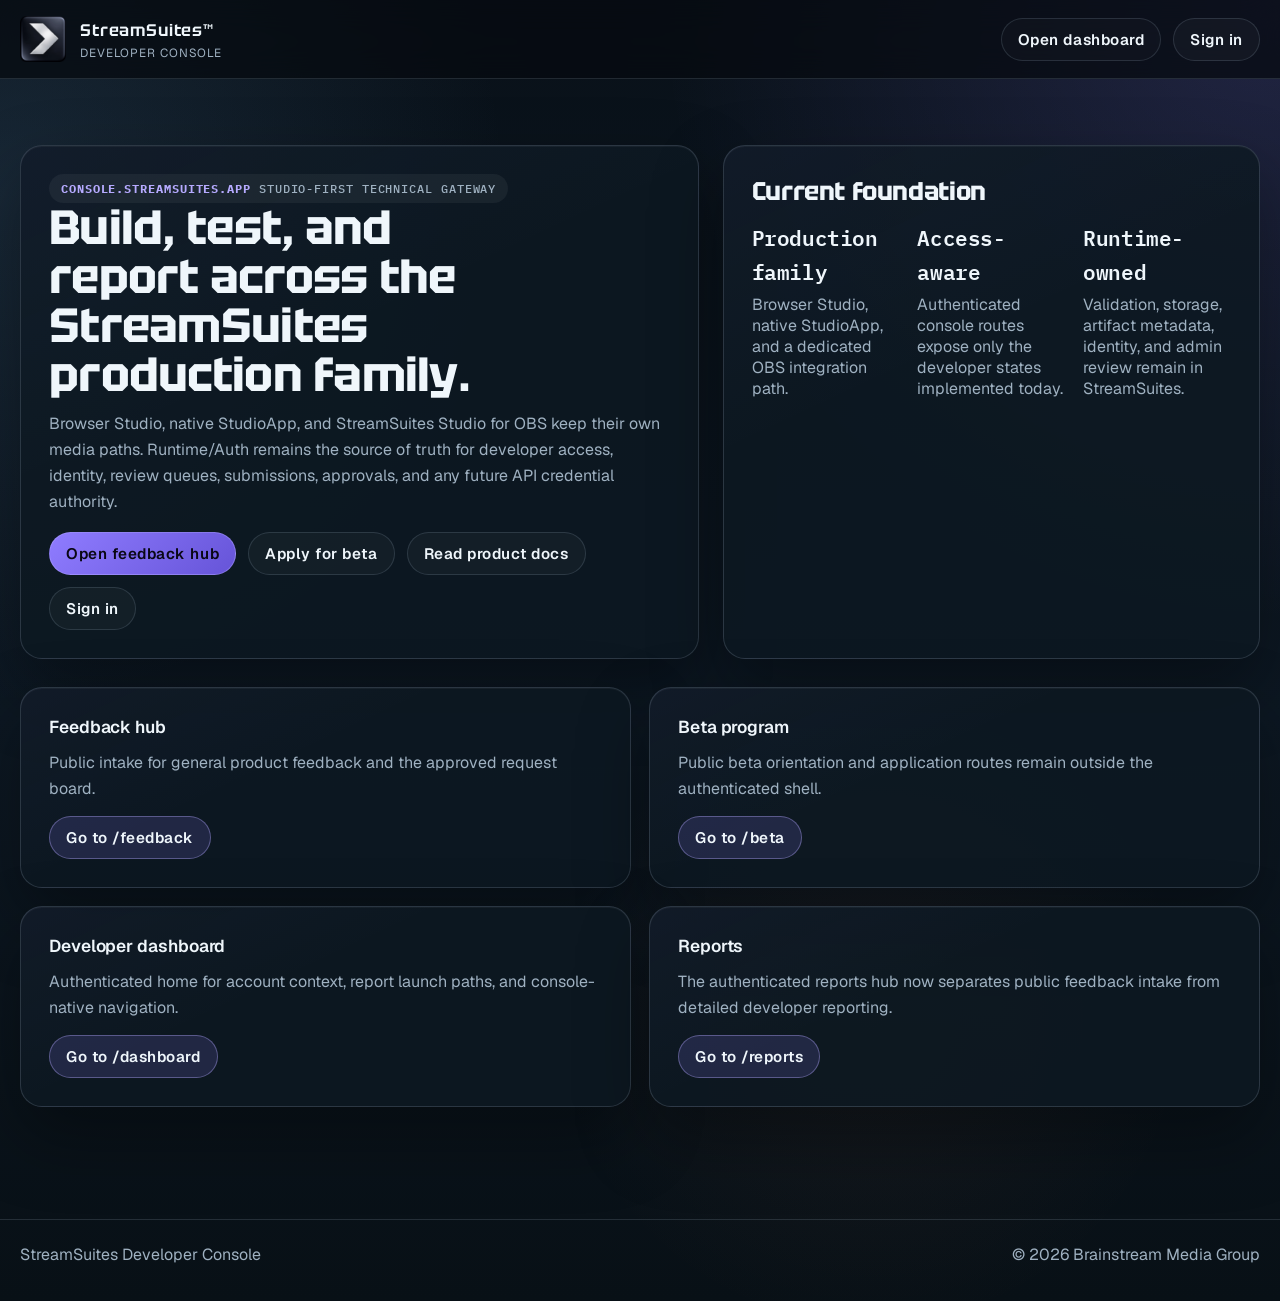
==== commit 2ce4c2bf: "icons+shell" ====
--- a/index.html
+++ b/index.html
@@ -12,9 +12,9 @@
   <header class="topbar">
     <div class="shell topbar-inner">
       <a class="brand" href="/">
-        <img src="/assets/logos/devxbluex.webp" alt="StreamSuites" />
+        <img src="/assets/logos/devconmatteblue.webp" alt="StreamSuites" />
         <div class="brand-copy">
-          <span class="brand-mark">StreamSuites</span>
+          <span class="brand-mark">StreamSuites™</span>
           <span class="brand-sub">Developer Console</span>
         </div>
       </a>
